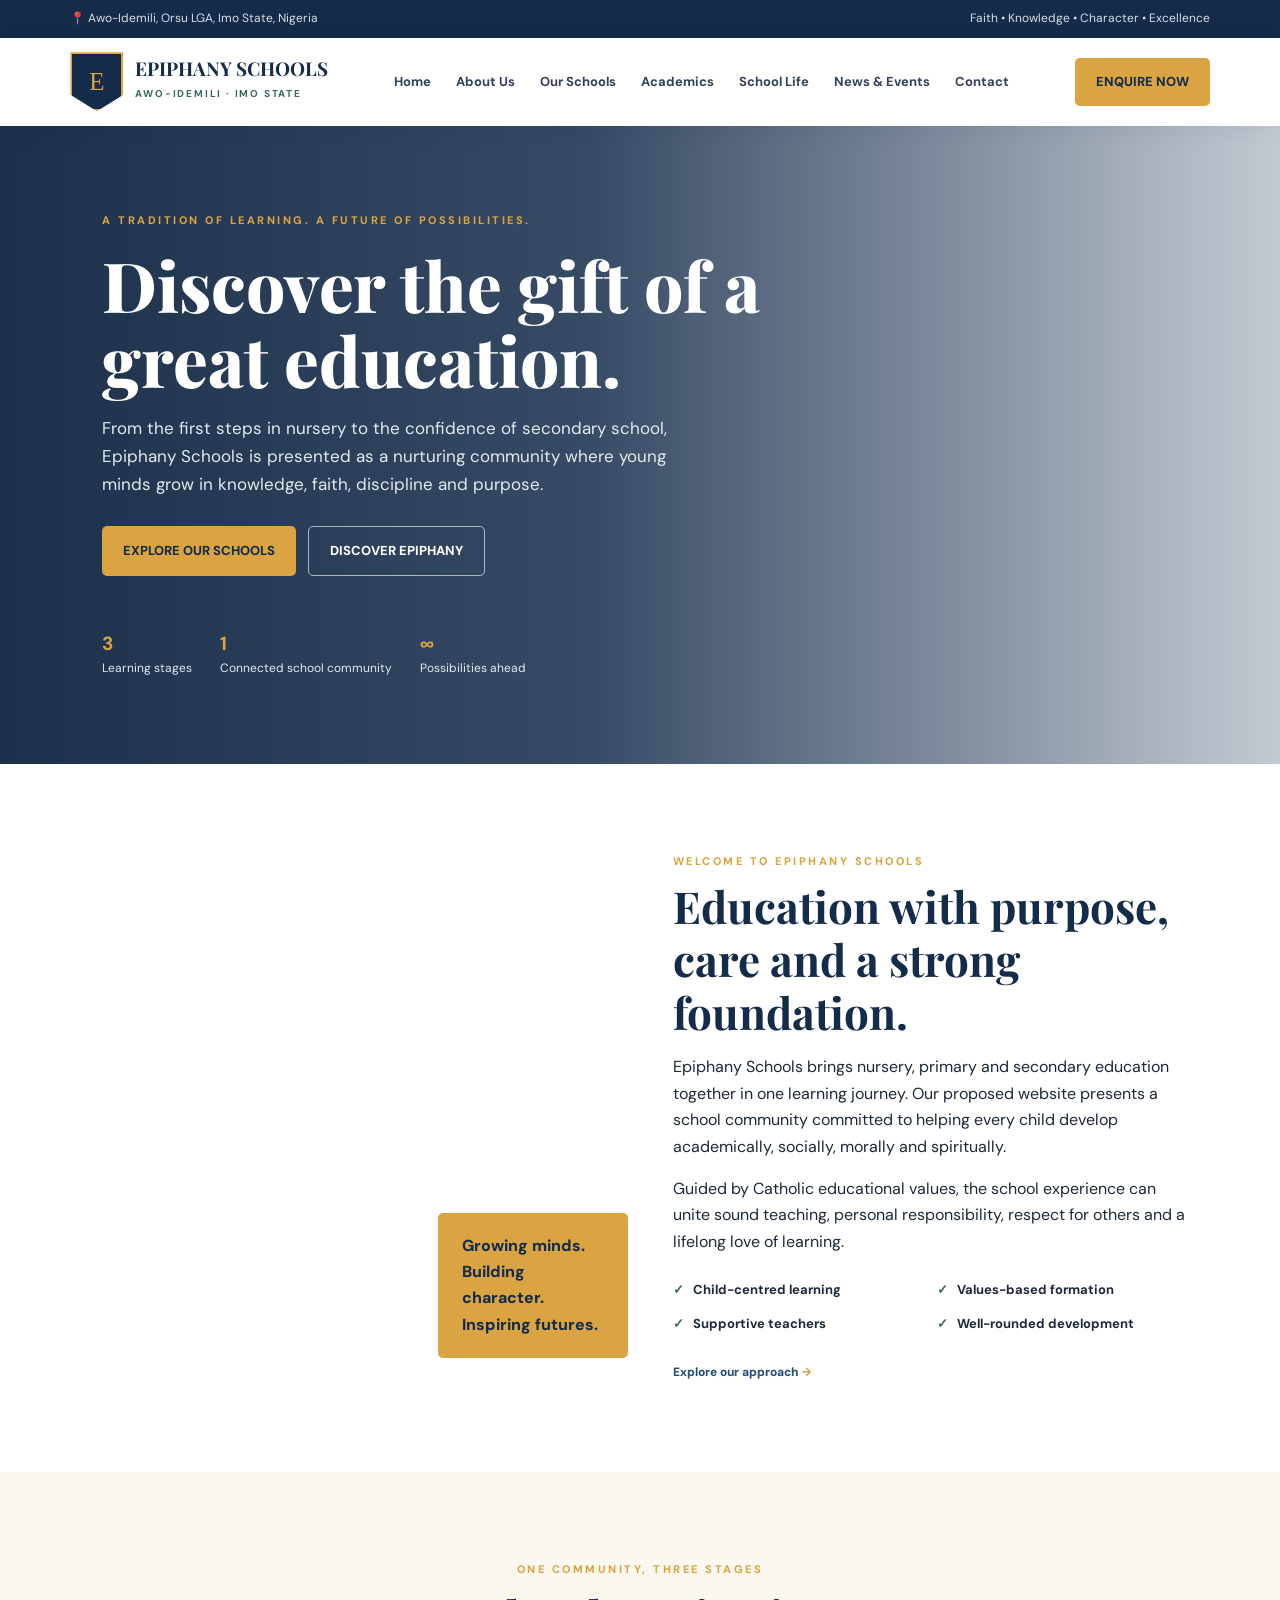
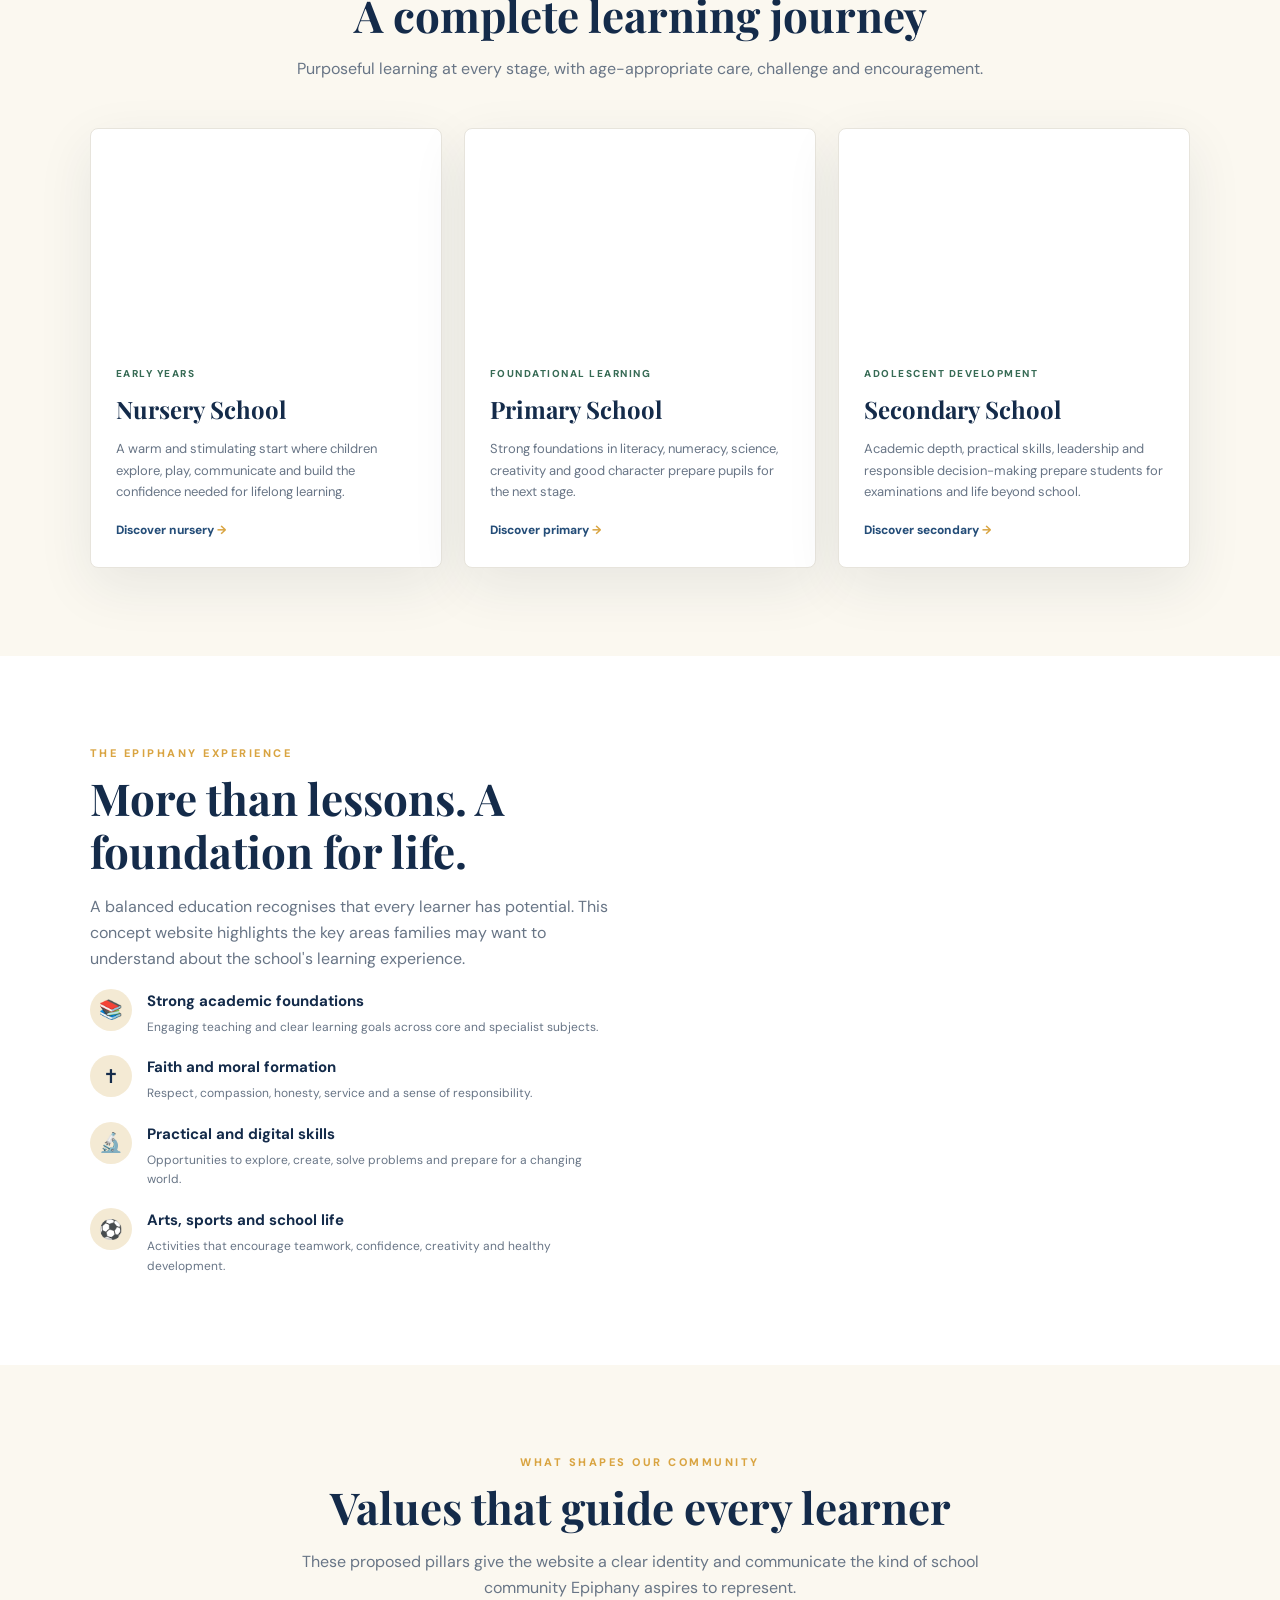
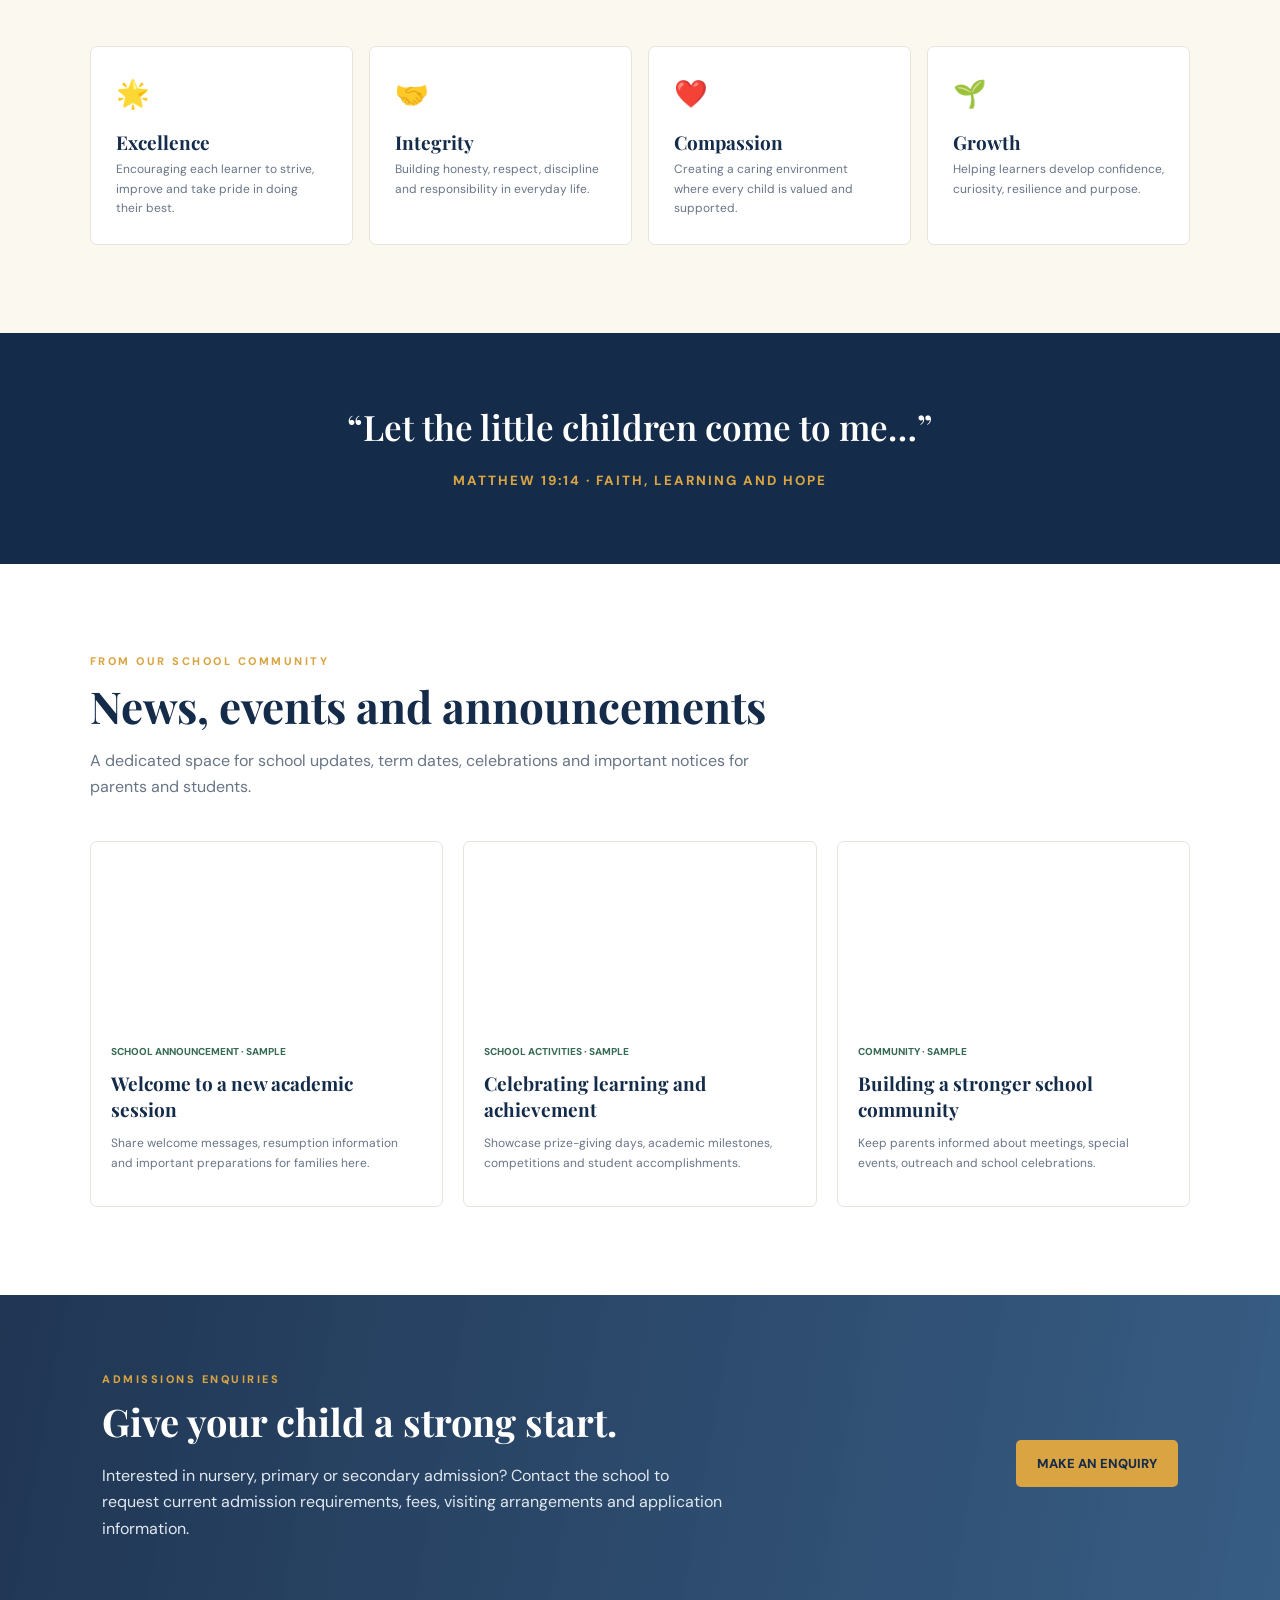
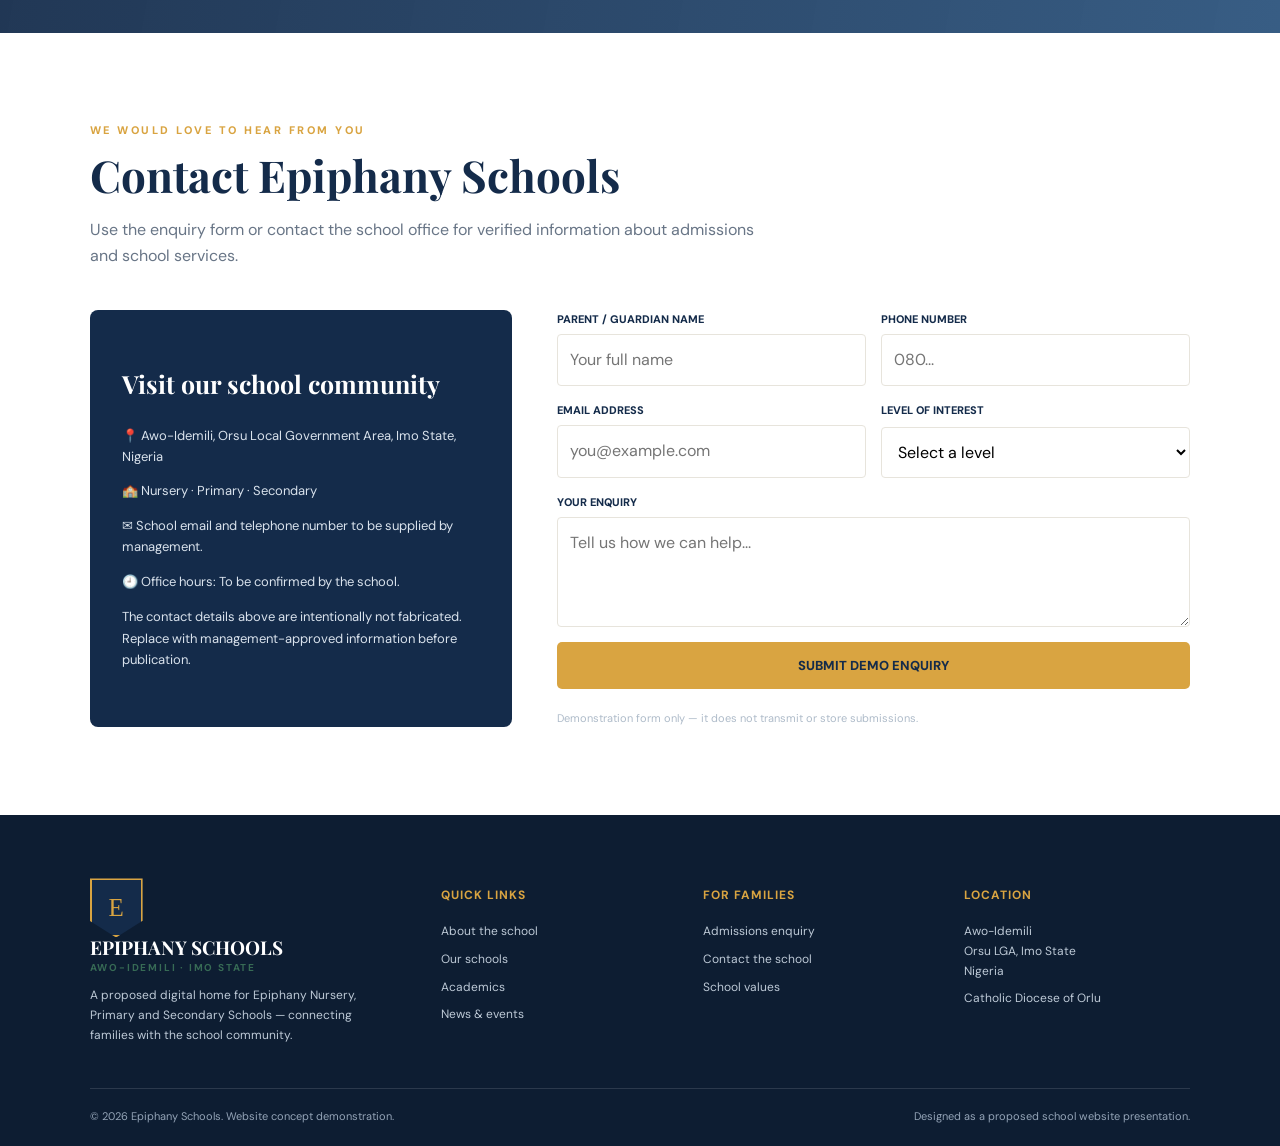
==== index.html @ 04be2f7b "Add files via upload" ====
<!DOCTYPE html>
<html lang="en">
<head>
<meta charset="UTF-8"><meta name="viewport" content="width=device-width, initial-scale=1.0">
<meta name="description" content="Epiphany Schools, Awo-Idemili — nurturing faith, knowledge, character and excellence from nursery to secondary.">
<title>Epiphany Schools | Awo-Idemili</title>
<link rel="preconnect" href="https://fonts.googleapis.com"><link rel="preconnect" href="https://fonts.gstatic.com" crossorigin>
<link href="https://fonts.googleapis.com/css2?family=DM+Sans:wght@400;500;600;700&family=Playfair+Display:wght@600;700;800&display=swap" rel="stylesheet">
<style>
:root{--navy:#142b4a;--blue:#244d78;--gold:#d9a441;--cream:#fbf8f0;--green:#376b55;--ink:#1c2938;--muted:#687586;--white:#fff;--line:#e7e4dc;--shadow:0 18px 55px #142b4a16}
*{box-sizing:border-box}html{scroll-behavior:smooth}body{margin:0;font-family:'DM Sans',sans-serif;color:var(--ink);background:#fff;line-height:1.65}a{text-decoration:none;color:inherit}button,input,select,textarea{font:inherit}.topbar{background:var(--navy);color:#e9eef5;padding:9px 5.5%;display:flex;justify-content:space-between;gap:18px;font-size:12px}.topbar span{opacity:.92}.nav{height:88px;padding:0 5.5%;display:flex;align-items:center;justify-content:space-between;background:white;position:sticky;top:0;z-index:10;box-shadow:0 4px 20px #152b4810}.brand{display:flex;align-items:center;gap:12px}.crest{width:53px;height:59px;background:var(--navy);clip-path:polygon(0 0,100% 0,100% 72%,50% 100%,0 72%);display:grid;place-items:center;color:var(--gold);font-family:Georgia;font-size:25px;border:2px solid var(--gold)}.brand strong{display:block;font-family:'Playfair Display';font-size:19px;color:var(--navy);line-height:1.1}.brand small{font-size:10px;letter-spacing:1.8px;color:var(--green);font-weight:700}.navlinks{display:flex;align-items:center;gap:25px;font-size:13px;font-weight:700;color:#314258}.navlinks a:hover{color:var(--gold)}.btn{display:inline-flex;align-items:center;justify-content:center;border:0;border-radius:5px;padding:13px 21px;background:var(--gold);color:var(--navy);font-weight:800;font-size:13px;cursor:pointer;transition:.2s}.btn:hover{transform:translateY(-2px);box-shadow:0 8px 20px #d9a44145}.btn.outline{background:transparent;border:1px solid #ffffff9c;color:white}.menu{display:none;background:none;border:0;font-size:25px;color:var(--navy)}
.hero{min-height:590px;display:flex;align-items:center;padding:85px 8%;color:white;position:relative;background:linear-gradient(90deg,#102541f2 0%,#142b4ad9 46%,#142b4a40 100%),url('https://images.unsplash.com/photo-1509062522246-3755977927d7?auto=format&fit=crop&w=2000&q=85') center/cover}.hero-inner{max-width:690px}.eyebrow{color:var(--gold);font-size:11px;font-weight:800;letter-spacing:2.5px;text-transform:uppercase}.hero h1{font:800 clamp(42px,5.4vw,70px)/1.08 'Playfair Display';margin:18px 0}.hero p{font-size:17px;color:#e4eaf1;max-width:570px;margin-bottom:28px}.hero-actions{display:flex;gap:12px;flex-wrap:wrap}.hero-note{margin-top:52px;display:flex;gap:28px;flex-wrap:wrap;color:#e4eaf1;font-size:12px}.hero-note b{color:var(--gold);font-size:19px;display:block}
.section{padding:88px 7%}.section.alt{background:var(--cream)}.section-head{max-width:690px;margin-bottom:40px}.section-head.center{text-align:center;margin:0 auto 45px}.section h2{font:700 clamp(30px,3.6vw,44px)/1.2 'Playfair Display';color:var(--navy);margin:10px 0 15px}.section-head p{color:var(--muted);margin:0}.welcome-grid{display:grid;grid-template-columns:1fr 1fr;gap:65px;align-items:center}.welcome-photo{min-height:440px;border-radius:8px;background:url('https://images.unsplash.com/photo-1503676260728-1c00da094a0b?auto=format&fit=crop&w=1000&q=85') center/cover;position:relative}.photo-tag{position:absolute;bottom:-20px;right:-20px;background:var(--gold);padding:20px 24px;color:var(--navy);font-weight:800;border-radius:5px;max-width:190px}.checks{display:grid;grid-template-columns:1fr 1fr;gap:12px;margin:24px 0}.checks span{font-weight:700;font-size:13px}.checks span:before{content:'✓';color:var(--green);font-weight:900;margin-right:9px}
.levels{display:grid;grid-template-columns:repeat(3,1fr);gap:22px}.level{background:#fff;border:1px solid var(--line);border-radius:8px;overflow:hidden;box-shadow:var(--shadow);transition:.25s}.level:hover{transform:translateY(-6px)}.level-img{height:205px;background-size:cover;background-position:center}.level-body{padding:25px}.level-body small{color:var(--green);font-weight:800;letter-spacing:1.5px;text-transform:uppercase;font-size:10px}.level h3{font:700 24px 'Playfair Display';color:var(--navy);margin:8px 0}.level p{color:var(--muted);font-size:13px}.text-link{font-size:12px;color:var(--blue);font-weight:800}.text-link:after{content:' →';color:var(--gold)}
.values{display:grid;grid-template-columns:repeat(4,1fr);gap:16px}.value{padding:25px;background:white;border:1px solid var(--line);border-radius:7px}.value .ico{font-size:27px}.value h3{font:700 19px 'Playfair Display';color:var(--navy);margin:12px 0 5px}.value p{font-size:12px;color:var(--muted);margin:0}
.feature-grid{display:grid;grid-template-columns:1fr 1fr;gap:45px;align-items:center}.feature-image{height:410px;border-radius:8px;background:url('https://images.unsplash.com/photo-1588072432836-e10032774350?auto=format&fit=crop&w=1000&q=85') center/cover}.feature-list{display:grid;gap:18px}.feature{display:flex;gap:15px}.feature-icon{width:42px;height:42px;flex:0 0 42px;border-radius:50%;background:#f4ead4;color:var(--navy);display:grid;place-items:center;font-size:19px}.feature h3{margin:0;color:var(--navy);font-size:15px}.feature p{margin:4px 0 0;color:var(--muted);font-size:12px}
.quote{background:var(--navy);color:white;padding:70px 8%;text-align:center}.quote blockquote{font:600 clamp(23px,3vw,35px)/1.35 'Playfair Display';max-width:900px;margin:0 auto 17px}.quote small{color:var(--gold);letter-spacing:2px;font-weight:800}
.news-grid{display:grid;grid-template-columns:repeat(3,1fr);gap:20px}.news{border:1px solid var(--line);border-radius:7px;overflow:hidden}.news-img{height:175px;background-size:cover;background-position:center}.news-body{padding:20px}.news-body small{color:var(--green);font-weight:800;font-size:10px;text-transform:uppercase}.news h3{font:700 19px 'Playfair Display';color:var(--navy);margin:7px 0}.news p{font-size:12px;color:var(--muted)}
.admissions{background:linear-gradient(100deg,#142b4af2,#244d78e8),url('https://images.unsplash.com/photo-1523050854058-8df90110c9f1?auto=format&fit=crop&w=1800&q=80') center/cover;color:white;padding:75px 8%;display:flex;align-items:center;justify-content:space-between;gap:30px}.admissions h2{font:700 38px 'Playfair Display';margin:8px 0}.admissions p{color:#e0e8f0;max-width:620px}
.contact-grid{display:grid;grid-template-columns:.8fr 1.2fr;gap:45px}.contact-card{background:var(--navy);color:white;padding:32px;border-radius:8px}.contact-card h3{font:700 25px 'Playfair Display'}.contact-card p{color:#d9e2ec;font-size:13px}.contact-form{display:grid;grid-template-columns:1fr 1fr;gap:15px}.field{display:grid;gap:6px}.field.full{grid-column:1/-1}.field label{font-size:11px;font-weight:800;color:var(--navy)}.field input,.field select,.field textarea{border:1px solid var(--line);border-radius:4px;padding:12px;background:#fff;outline:none}.field input:focus,.field textarea:focus,.field select:focus{border-color:var(--gold)}.field textarea{min-height:110px;resize:vertical}
footer{background:#0d1d32;color:#dbe3ec;padding:55px 7% 20px}.footer-grid{display:grid;grid-template-columns:1.4fr 1fr 1fr 1fr;gap:35px}.footer-grid h4{color:var(--gold);font-size:12px;letter-spacing:1px}.footer-grid p,.footer-grid a{font-size:12px;color:#bdc9d6;display:block;margin:8px 0}.copyright{border-top:1px solid #ffffff20;margin-top:35px;padding-top:18px;font-size:11px;color:#94a4b7;display:flex;justify-content:space-between;gap:10px}
.notice{font-size:11px;color:#aebbc9;margin-top:14px}.toast{position:fixed;bottom:22px;right:22px;background:var(--green);color:white;padding:14px 20px;border-radius:6px;box-shadow:var(--shadow);display:none;z-index:30;font-size:13px}
@media(max-width:900px){.navlinks{display:none;position:absolute;top:88px;left:0;right:0;background:white;padding:20px 7%;flex-direction:column;align-items:flex-start;box-shadow:var(--shadow)}.navlinks.show{display:flex}.menu{display:block}.nav>.btn{display:none}.welcome-grid,.feature-grid,.contact-grid{grid-template-columns:1fr}.levels{grid-template-columns:1fr 1fr}.values{grid-template-columns:1fr 1fr}.footer-grid{grid-template-columns:1fr 1fr}.welcome-photo{min-height:330px}.photo-tag{right:8px}.admissions{display:block}}
@media(max-width:600px){.topbar{justify-content:center;text-align:center}.topbar span:last-child{display:none}.nav{padding:0 5%;height:76px}.navlinks{top:76px}.brand strong{font-size:16px}.crest{width:45px;height:50px}.hero{min-height:590px;padding:70px 7%}.hero p{font-size:15px}.section{padding:65px 6%}.levels,.news-grid{grid-template-columns:1fr}.values{grid-template-columns:1fr 1fr}.checks{grid-template-columns:1fr}.contact-form{grid-template-columns:1fr}.field.full{grid-column:auto}.footer-grid{grid-template-columns:1fr 1fr}.copyright{display:block}.copyright span{display:block;margin:5px 0}}
</style>
</head>
<body>
<div class="topbar"><span>📍 Awo-Idemili, Orsu LGA, Imo State, Nigeria</span><span>Faith • Knowledge • Character • Excellence</span></div>
<nav class="nav">
<a class="brand" href="#home"><div class="crest">E</div><div><strong>EPIPHANY SCHOOLS</strong><small>AWO-IDEMILI · IMO STATE</small></div></a>
<div class="navlinks" id="navlinks"><a href="#home">Home</a><a href="#about">About Us</a><a href="#levels">Our Schools</a><a href="#learning">Academics</a><a href="#life">School Life</a><a href="#news">News & Events</a><a href="#contact">Contact</a></div>
<a class="btn" href="#admissions">ENQUIRE NOW</a><button class="menu" id="menu" aria-label="Open menu">☰</button>
</nav>
<main>
<section class="hero" id="home"><div class="hero-inner"><div class="eyebrow">A tradition of learning. A future of possibilities.</div><h1>Discover the gift of a great education.</h1><p>From the first steps in nursery to the confidence of secondary school, Epiphany Schools is presented as a nurturing community where young minds grow in knowledge, faith, discipline and purpose.</p><div class="hero-actions"><a class="btn" href="#levels">EXPLORE OUR SCHOOLS</a><a class="btn outline" href="#about">DISCOVER EPIPHANY</a></div><div class="hero-note"><span><b>3</b>Learning stages</span><span><b>1</b>Connected school community</span><span><b>∞</b>Possibilities ahead</span></div></div></section>
<section class="section" id="about"><div class="welcome-grid"><div class="welcome-photo"><div class="photo-tag">Growing minds. Building character. Inspiring futures.</div></div><div><div class="eyebrow">Welcome to Epiphany Schools</div><h2>Education with purpose, care and a strong foundation.</h2><p>Epiphany Schools brings nursery, primary and secondary education together in one learning journey. Our proposed website presents a school community committed to helping every child develop academically, socially, morally and spiritually.</p><p>Guided by Catholic educational values, the school experience can unite sound teaching, personal responsibility, respect for others and a lifelong love of learning.</p><div class="checks"><span>Child-centred learning</span><span>Values-based formation</span><span>Supportive teachers</span><span>Well-rounded development</span></div><a class="text-link" href="#learning">Explore our approach</a></div></div></section>
<section class="section alt" id="levels"><div class="section-head center"><div class="eyebrow">One community, three stages</div><h2>A complete learning journey</h2><p>Purposeful learning at every stage, with age-appropriate care, challenge and encouragement.</p></div><div class="levels">
<article class="level"><div class="level-img" style="background-image:url('https://images.unsplash.com/photo-1503454537195-1dcabb73ffb9?auto=format&fit=crop&w=900&q=80')"></div><div class="level-body"><small>Early years</small><h3>Nursery School</h3><p>A warm and stimulating start where children explore, play, communicate and build the confidence needed for lifelong learning.</p><a class="text-link" href="#admissions">Discover nursery</a></div></article>
<article class="level"><div class="level-img" style="background-image:url('https://images.unsplash.com/photo-1509062522246-3755977927d7?auto=format&fit=crop&w=900&q=80')"></div><div class="level-body"><small>Foundational learning</small><h3>Primary School</h3><p>Strong foundations in literacy, numeracy, science, creativity and good character prepare pupils for the next stage.</p><a class="text-link" href="#admissions">Discover primary</a></div></article>
<article class="level"><div class="level-img" style="background-image:url('https://images.unsplash.com/photo-1529390079861-591de354faf5?auto=format&fit=crop&w=900&q=80')"></div><div class="level-body"><small>Adolescent development</small><h3>Secondary School</h3><p>Academic depth, practical skills, leadership and responsible decision-making prepare students for examinations and life beyond school.</p><a class="text-link" href="#admissions">Discover secondary</a></div></article>
</div></section>
<section class="section" id="learning"><div class="feature-grid"><div><div class="eyebrow">The Epiphany experience</div><h2>More than lessons. A foundation for life.</h2><p style="color:var(--muted)">A balanced education recognises that every learner has potential. This concept website highlights the key areas families may want to understand about the school's learning experience.</p><div class="feature-list">
<div class="feature"><div class="feature-icon">📚</div><div><h3>Strong academic foundations</h3><p>Engaging teaching and clear learning goals across core and specialist subjects.</p></div></div>
<div class="feature"><div class="feature-icon">✝</div><div><h3>Faith and moral formation</h3><p>Respect, compassion, honesty, service and a sense of responsibility.</p></div></div>
<div class="feature"><div class="feature-icon">🔬</div><div><h3>Practical and digital skills</h3><p>Opportunities to explore, create, solve problems and prepare for a changing world.</p></div></div>
<div class="feature"><div class="feature-icon">⚽</div><div><h3>Arts, sports and school life</h3><p>Activities that encourage teamwork, confidence, creativity and healthy development.</p></div></div>
</div></div><div class="feature-image"></div></div></section>
<section class="section alt" id="life"><div class="section-head center"><div class="eyebrow">What shapes our community</div><h2>Values that guide every learner</h2><p>These proposed pillars give the website a clear identity and communicate the kind of school community Epiphany aspires to represent.</p></div><div class="values">
<div class="value"><div class="ico">🌟</div><h3>Excellence</h3><p>Encouraging each learner to strive, improve and take pride in doing their best.</p></div>
<div class="value"><div class="ico">🤝</div><h3>Integrity</h3><p>Building honesty, respect, discipline and responsibility in everyday life.</p></div>
<div class="value"><div class="ico">❤️</div><h3>Compassion</h3><p>Creating a caring environment where every child is valued and supported.</p></div>
<div class="value"><div class="ico">🌱</div><h3>Growth</h3><p>Helping learners develop confidence, curiosity, resilience and purpose.</p></div>
</div></section>
<section class="quote"><blockquote>“Let the little children come to me…”</blockquote><small>MATTHEW 19:14 · FAITH, LEARNING AND HOPE</small></section>
<section class="section" id="news"><div class="section-head"><div class="eyebrow">From our school community</div><h2>News, events and announcements</h2><p>A dedicated space for school updates, term dates, celebrations and important notices for parents and students.</p></div><div class="news-grid">
<article class="news"><div class="news-img" style="background-image:url('https://images.unsplash.com/photo-1509062522246-3755977927d7?auto=format&fit=crop&w=800&q=80')"></div><div class="news-body"><small>School announcement · Sample</small><h3>Welcome to a new academic session</h3><p>Share welcome messages, resumption information and important preparations for families here.</p></div></article>
<article class="news"><div class="news-img" style="background-image:url('https://images.unsplash.com/photo-1529390079861-591de354faf5?auto=format&fit=crop&w=800&q=80')"></div><div class="news-body"><small>School activities · Sample</small><h3>Celebrating learning and achievement</h3><p>Showcase prize-giving days, academic milestones, competitions and student accomplishments.</p></div></article>
<article class="news"><div class="news-img" style="background-image:url('https://images.unsplash.com/photo-1523050854058-8df90110c9f1?auto=format&fit=crop&w=800&q=80')"></div><div class="news-body"><small>Community · Sample</small><h3>Building a stronger school community</h3><p>Keep parents informed about meetings, special events, outreach and school celebrations.</p></div></article>
</div></section>
<section class="admissions" id="admissions"><div><div class="eyebrow">Admissions enquiries</div><h2>Give your child a strong start.</h2><p>Interested in nursery, primary or secondary admission? Contact the school to request current admission requirements, fees, visiting arrangements and application information.</p></div><a class="btn" href="#contact">MAKE AN ENQUIRY</a></section>
<section class="section" id="contact"><div class="section-head"><div class="eyebrow">We would love to hear from you</div><h2>Contact Epiphany Schools</h2><p>Use the enquiry form or contact the school office for verified information about admissions and school services.</p></div><div class="contact-grid"><div class="contact-card"><h3>Visit our school community</h3><p>📍 Awo-Idemili, Orsu Local Government Area, Imo State, Nigeria</p><p>🏫 Nursery · Primary · Secondary</p><p>✉ School email and telephone number to be supplied by management.</p><p>🕘 Office hours: To be confirmed by the school.</p><p class="notice">The contact details above are intentionally not fabricated. Replace with management-approved information before publication.</p></div>
<form class="contact-form" id="enquiry"><div class="field"><label for="name">PARENT / GUARDIAN NAME</label><input id="name" required placeholder="Your full name"></div><div class="field"><label for="phone">PHONE NUMBER</label><input id="phone" required placeholder="080..."></div><div class="field"><label for="email">EMAIL ADDRESS</label><input id="email" type="email" placeholder="you@example.com"></div><div class="field"><label for="level">LEVEL OF INTEREST</label><select id="level" required><option value="">Select a level</option><option>Nursery</option><option>Primary</option><option>Secondary</option></select></div><div class="field full"><label for="message">YOUR ENQUIRY</label><textarea id="message" required placeholder="Tell us how we can help..."></textarea></div><div class="field full"><button class="btn" type="submit">SUBMIT DEMO ENQUIRY</button><small class="notice">Demonstration form only — it does not transmit or store submissions.</small></div></form></div></section>
</main>
<footer><div class="footer-grid"><div><a class="brand" href="#home"><div class="crest">E</div><div><strong style="color:white">EPIPHANY SCHOOLS</strong><small>AWO-IDEMILI · IMO STATE</small></div></a><p style="max-width:280px">A proposed digital home for Epiphany Nursery, Primary and Secondary Schools — connecting families with the school community.</p></div><div><h4>QUICK LINKS</h4><a href="#about">About the school</a><a href="#levels">Our schools</a><a href="#learning">Academics</a><a href="#news">News & events</a></div><div><h4>FOR FAMILIES</h4><a href="#admissions">Admissions enquiry</a><a href="#contact">Contact the school</a><a href="#life">School values</a></div><div><h4>LOCATION</h4><p>Awo-Idemili<br>Orsu LGA, Imo State<br>Nigeria</p><a href="https://orludiocese.org/schools/" target="_blank" rel="noopener">Catholic Diocese of Orlu</a></div></div><div class="copyright"><span>© <span id="year"></span> Epiphany Schools. Website concept demonstration.</span><span>Designed as a proposed school website presentation.</span></div></footer>
<div class="toast" id="toast">Thank you. This is a demonstration form; no message was sent.</div>
<script>
const menu=document.getElementById('menu'),links=document.getElementById('navlinks');
menu.addEventListener('click',()=>links.classList.toggle('show'));
links.querySelectorAll('a').forEach(a=>a.addEventListener('click',()=>links.classList.remove('show')));
document.getElementById('year').textContent=new Date().getFullYear();
document.getElementById('enquiry').addEventListener('submit',e=>{e.preventDefault();const t=document.getElementById('toast');t.style.display='block';setTimeout(()=>t.style.display='none',4500);e.target.reset();});
</script>
</body></html>
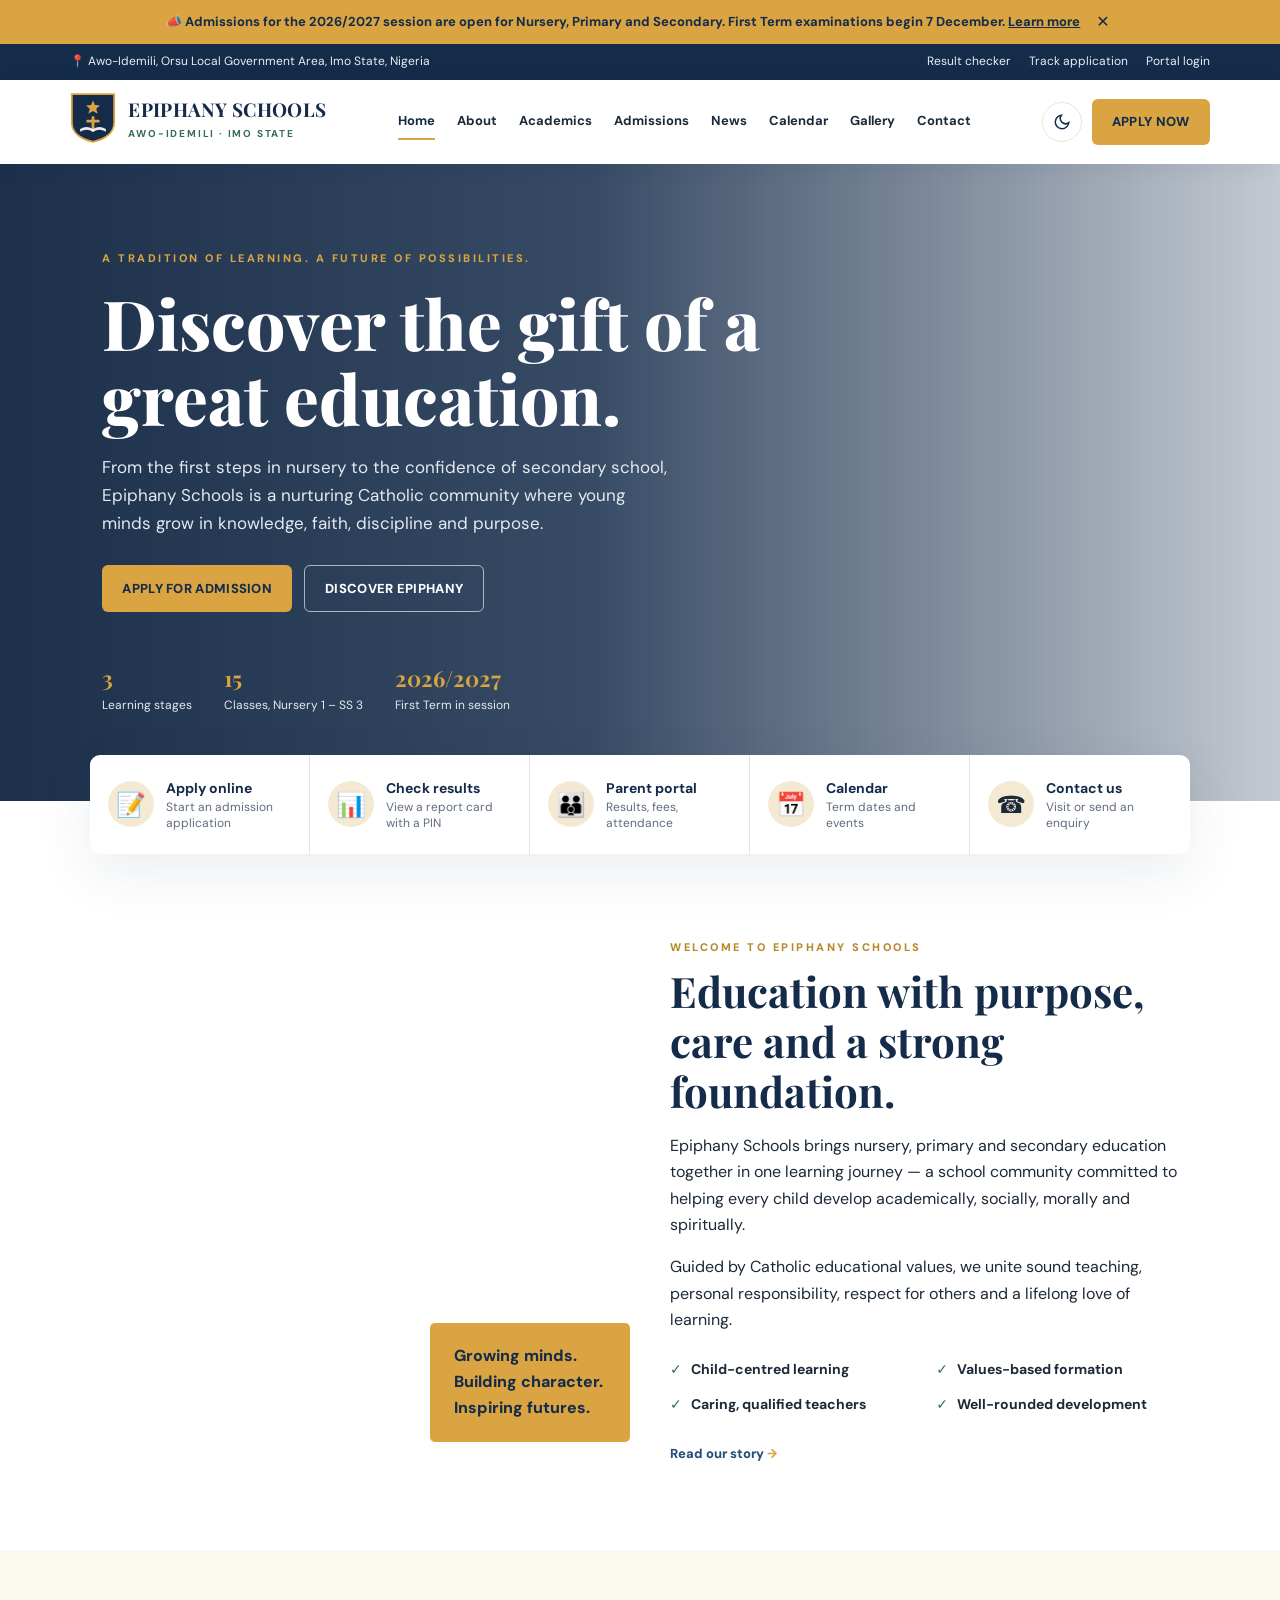
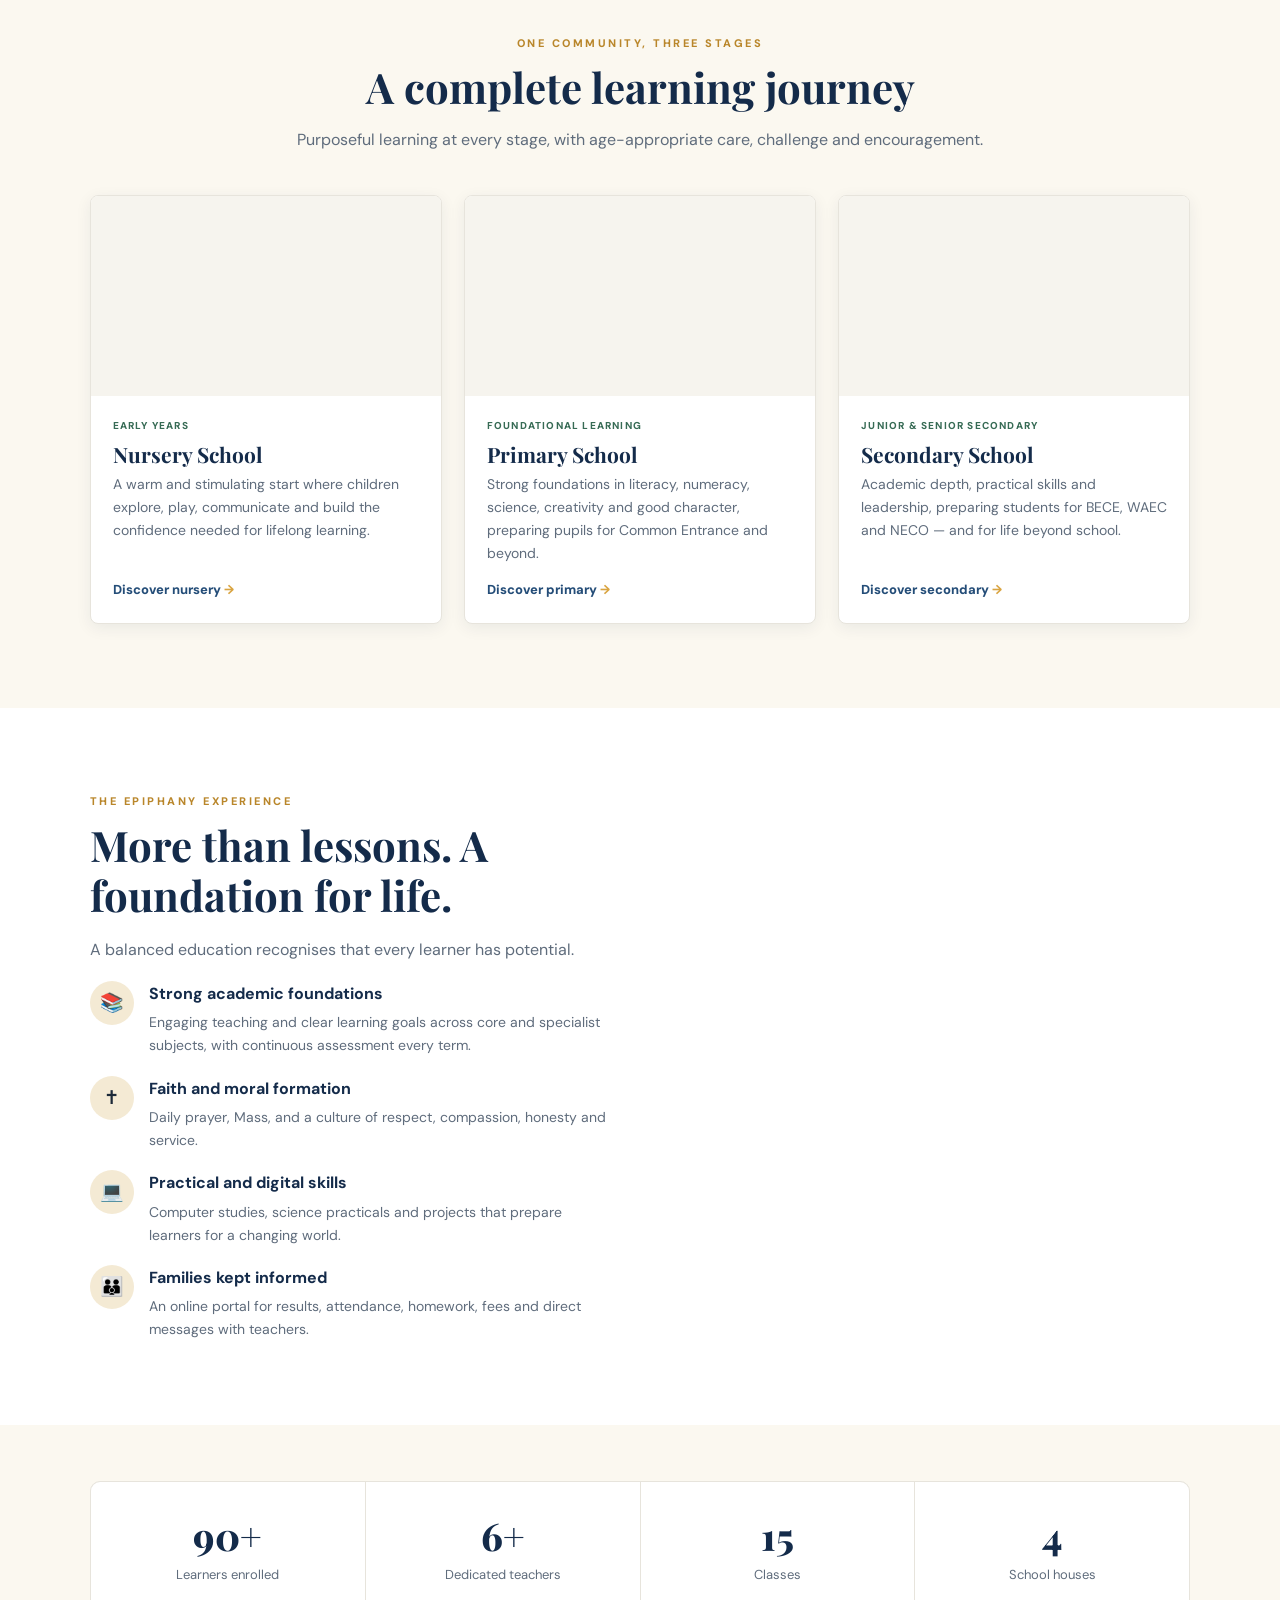
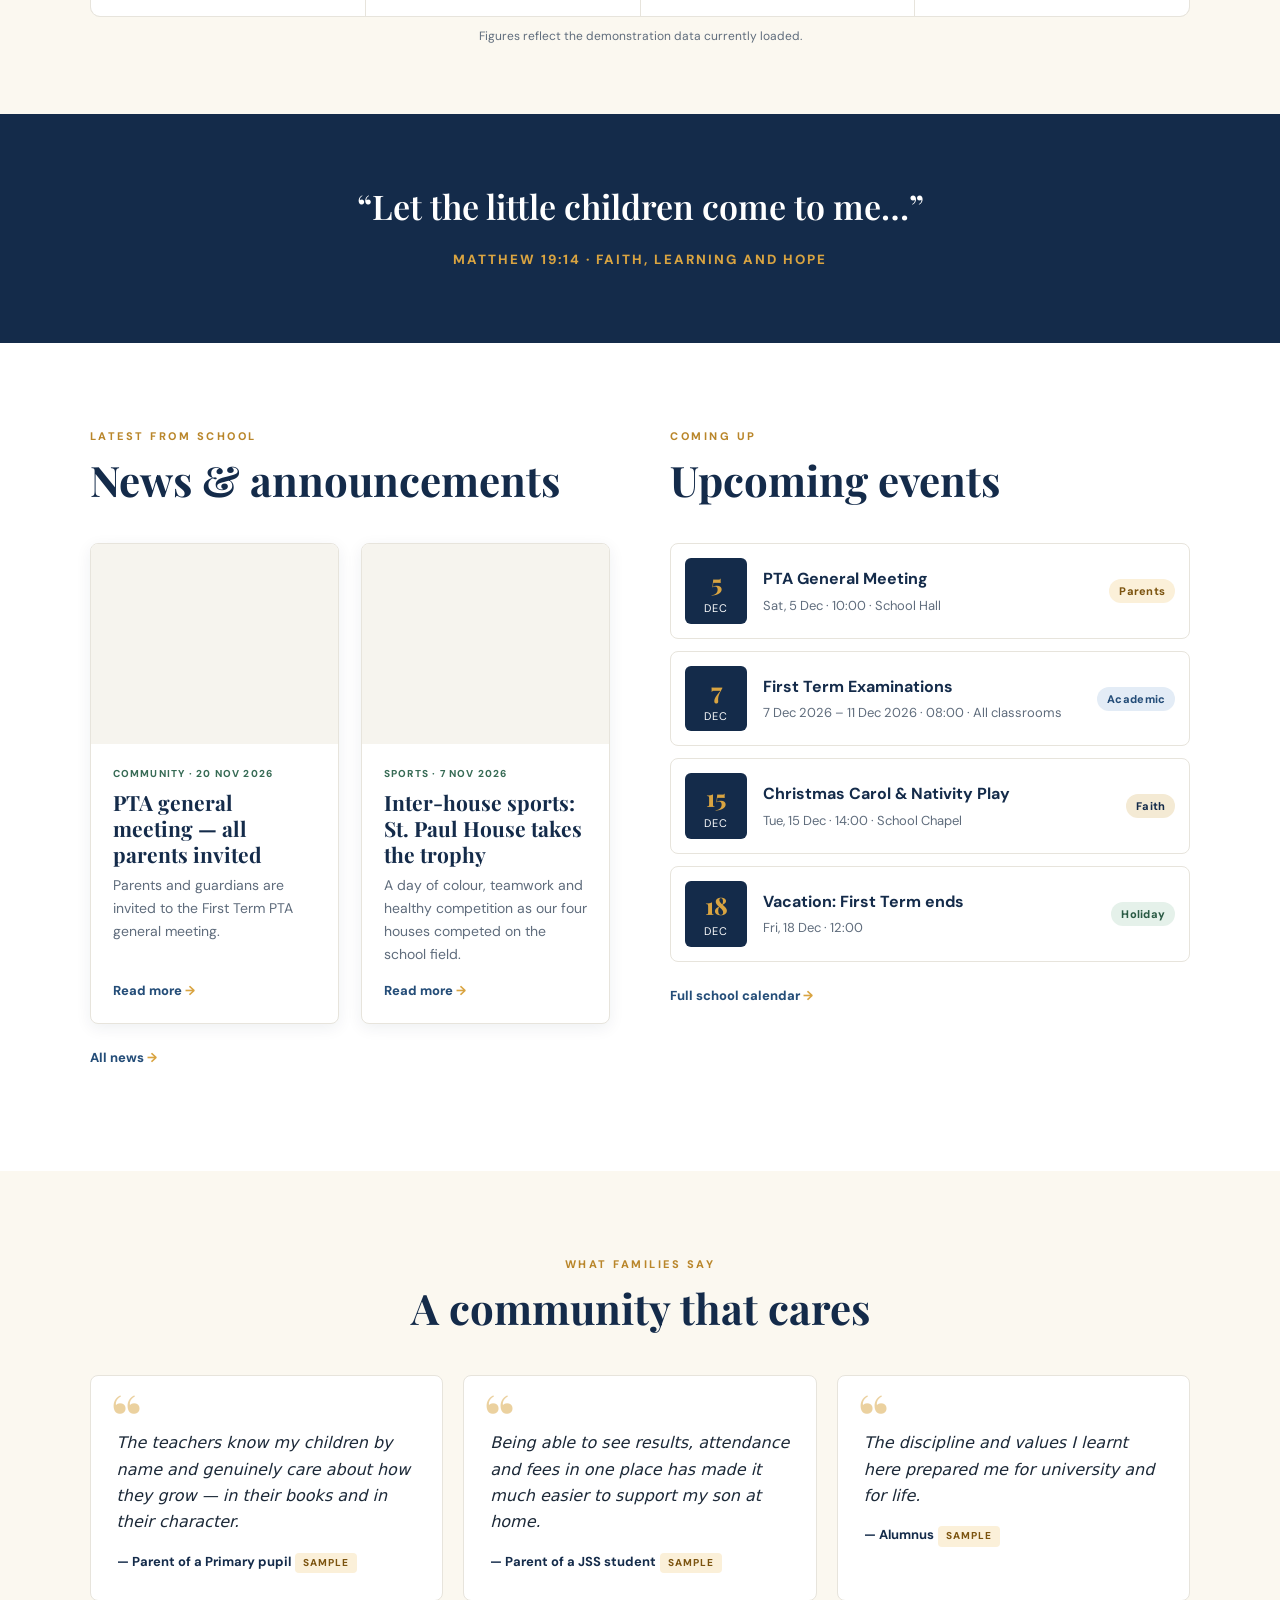
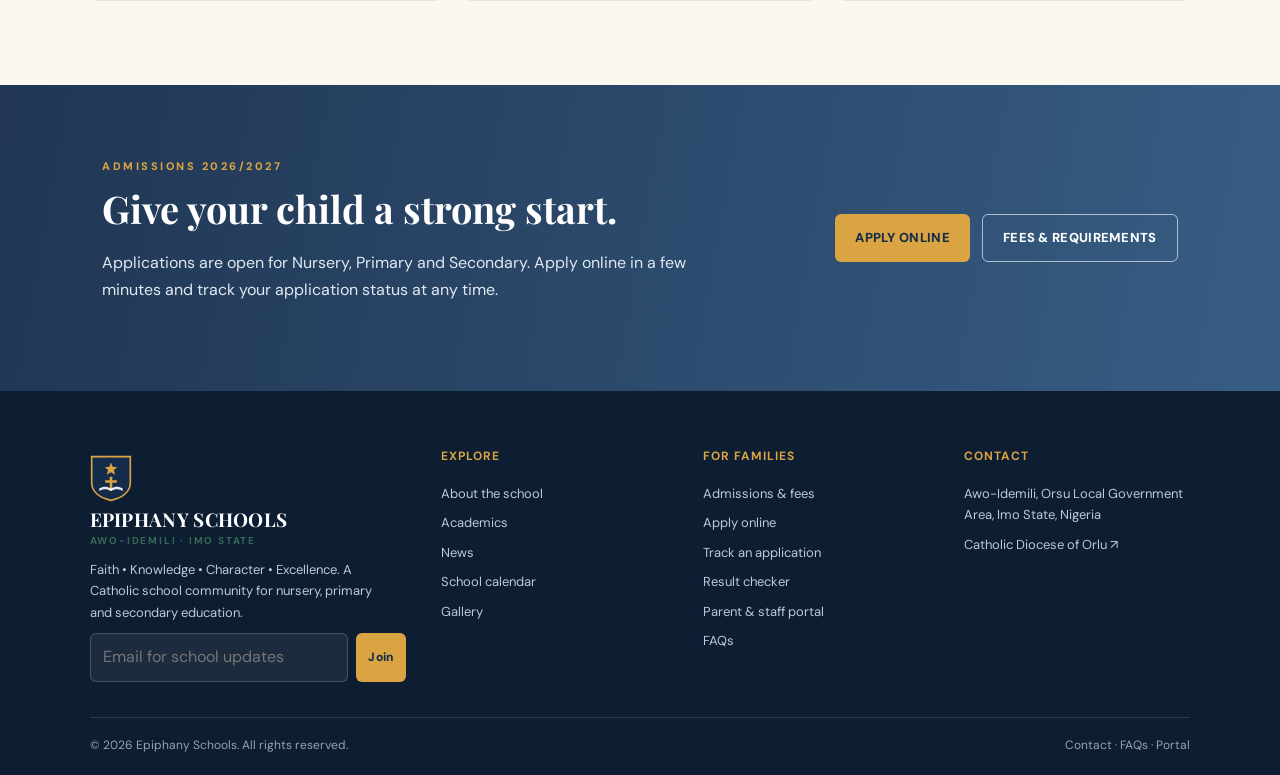
==== commit 09c10661: "Turn the demo page into a full school website and portal Public website (index.html): multi-page sit" ====
--- a/index.html
+++ b/index.html
@@ -1,73 +1,44 @@
 <!DOCTYPE html>
 <html lang="en">
 <head>
-<meta charset="UTF-8"><meta name="viewport" content="width=device-width, initial-scale=1.0">
-<meta name="description" content="Epiphany Schools, Awo-Idemili — nurturing faith, knowledge, character and excellence from nursery to secondary.">
+<meta charset="UTF-8">
+<meta name="viewport" content="width=device-width, initial-scale=1.0">
+<meta name="description" content="Epiphany Schools, Awo-Idemili — nurturing faith, knowledge, character and excellence from nursery to secondary. Admissions, news, calendar, results and parent portal.">
+<meta name="theme-color" content="#142b4a">
+<meta property="og:title" content="Epiphany Schools · Awo-Idemili">
+<meta property="og:description" content="Nursery · Primary · Secondary. Faith • Knowledge • Character • Excellence.">
+<meta property="og:image" content="https://images.unsplash.com/photo-1509062522246-3755977927d7?auto=format&fit=crop&w=1200&q=80">
 <title>Epiphany Schools | Awo-Idemili</title>
+<link rel="icon" href="assets/img/crest.svg" type="image/svg+xml">
+<link rel="manifest" href="manifest.webmanifest">
 <link rel="preconnect" href="https://fonts.googleapis.com"><link rel="preconnect" href="https://fonts.gstatic.com" crossorigin>
 <link href="https://fonts.googleapis.com/css2?family=DM+Sans:wght@400;500;600;700&family=Playfair+Display:wght@600;700;800&display=swap" rel="stylesheet">
-<style>
-:root{--navy:#142b4a;--blue:#244d78;--gold:#d9a441;--cream:#fbf8f0;--green:#376b55;--ink:#1c2938;--muted:#687586;--white:#fff;--line:#e7e4dc;--shadow:0 18px 55px #142b4a16}
-*{box-sizing:border-box}html{scroll-behavior:smooth}body{margin:0;font-family:'DM Sans',sans-serif;color:var(--ink);background:#fff;line-height:1.65}a{text-decoration:none;color:inherit}button,input,select,textarea{font:inherit}.topbar{background:var(--navy);color:#e9eef5;padding:9px 5.5%;display:flex;justify-content:space-between;gap:18px;font-size:12px}.topbar span{opacity:.92}.nav{height:88px;padding:0 5.5%;display:flex;align-items:center;justify-content:space-between;background:white;position:sticky;top:0;z-index:10;box-shadow:0 4px 20px #152b4810}.brand{display:flex;align-items:center;gap:12px}.crest{width:53px;height:59px;background:var(--navy);clip-path:polygon(0 0,100% 0,100% 72%,50% 100%,0 72%);display:grid;place-items:center;color:var(--gold);font-family:Georgia;font-size:25px;border:2px solid var(--gold)}.brand strong{display:block;font-family:'Playfair Display';font-size:19px;color:var(--navy);line-height:1.1}.brand small{font-size:10px;letter-spacing:1.8px;color:var(--green);font-weight:700}.navlinks{display:flex;align-items:center;gap:25px;font-size:13px;font-weight:700;color:#314258}.navlinks a:hover{color:var(--gold)}.btn{display:inline-flex;align-items:center;justify-content:center;border:0;border-radius:5px;padding:13px 21px;background:var(--gold);color:var(--navy);font-weight:800;font-size:13px;cursor:pointer;transition:.2s}.btn:hover{transform:translateY(-2px);box-shadow:0 8px 20px #d9a44145}.btn.outline{background:transparent;border:1px solid #ffffff9c;color:white}.menu{display:none;background:none;border:0;font-size:25px;color:var(--navy)}
-.hero{min-height:590px;display:flex;align-items:center;padding:85px 8%;color:white;position:relative;background:linear-gradient(90deg,#102541f2 0%,#142b4ad9 46%,#142b4a40 100%),url('https://images.unsplash.com/photo-1509062522246-3755977927d7?auto=format&fit=crop&w=2000&q=85') center/cover}.hero-inner{max-width:690px}.eyebrow{color:var(--gold);font-size:11px;font-weight:800;letter-spacing:2.5px;text-transform:uppercase}.hero h1{font:800 clamp(42px,5.4vw,70px)/1.08 'Playfair Display';margin:18px 0}.hero p{font-size:17px;color:#e4eaf1;max-width:570px;margin-bottom:28px}.hero-actions{display:flex;gap:12px;flex-wrap:wrap}.hero-note{margin-top:52px;display:flex;gap:28px;flex-wrap:wrap;color:#e4eaf1;font-size:12px}.hero-note b{color:var(--gold);font-size:19px;display:block}
-.section{padding:88px 7%}.section.alt{background:var(--cream)}.section-head{max-width:690px;margin-bottom:40px}.section-head.center{text-align:center;margin:0 auto 45px}.section h2{font:700 clamp(30px,3.6vw,44px)/1.2 'Playfair Display';color:var(--navy);margin:10px 0 15px}.section-head p{color:var(--muted);margin:0}.welcome-grid{display:grid;grid-template-columns:1fr 1fr;gap:65px;align-items:center}.welcome-photo{min-height:440px;border-radius:8px;background:url('https://images.unsplash.com/photo-1503676260728-1c00da094a0b?auto=format&fit=crop&w=1000&q=85') center/cover;position:relative}.photo-tag{position:absolute;bottom:-20px;right:-20px;background:var(--gold);padding:20px 24px;color:var(--navy);font-weight:800;border-radius:5px;max-width:190px}.checks{display:grid;grid-template-columns:1fr 1fr;gap:12px;margin:24px 0}.checks span{font-weight:700;font-size:13px}.checks span:before{content:'✓';color:var(--green);font-weight:900;margin-right:9px}
-.levels{display:grid;grid-template-columns:repeat(3,1fr);gap:22px}.level{background:#fff;border:1px solid var(--line);border-radius:8px;overflow:hidden;box-shadow:var(--shadow);transition:.25s}.level:hover{transform:translateY(-6px)}.level-img{height:205px;background-size:cover;background-position:center}.level-body{padding:25px}.level-body small{color:var(--green);font-weight:800;letter-spacing:1.5px;text-transform:uppercase;font-size:10px}.level h3{font:700 24px 'Playfair Display';color:var(--navy);margin:8px 0}.level p{color:var(--muted);font-size:13px}.text-link{font-size:12px;color:var(--blue);font-weight:800}.text-link:after{content:' →';color:var(--gold)}
-.values{display:grid;grid-template-columns:repeat(4,1fr);gap:16px}.value{padding:25px;background:white;border:1px solid var(--line);border-radius:7px}.value .ico{font-size:27px}.value h3{font:700 19px 'Playfair Display';color:var(--navy);margin:12px 0 5px}.value p{font-size:12px;color:var(--muted);margin:0}
-.feature-grid{display:grid;grid-template-columns:1fr 1fr;gap:45px;align-items:center}.feature-image{height:410px;border-radius:8px;background:url('https://images.unsplash.com/photo-1588072432836-e10032774350?auto=format&fit=crop&w=1000&q=85') center/cover}.feature-list{display:grid;gap:18px}.feature{display:flex;gap:15px}.feature-icon{width:42px;height:42px;flex:0 0 42px;border-radius:50%;background:#f4ead4;color:var(--navy);display:grid;place-items:center;font-size:19px}.feature h3{margin:0;color:var(--navy);font-size:15px}.feature p{margin:4px 0 0;color:var(--muted);font-size:12px}
-.quote{background:var(--navy);color:white;padding:70px 8%;text-align:center}.quote blockquote{font:600 clamp(23px,3vw,35px)/1.35 'Playfair Display';max-width:900px;margin:0 auto 17px}.quote small{color:var(--gold);letter-spacing:2px;font-weight:800}
-.news-grid{display:grid;grid-template-columns:repeat(3,1fr);gap:20px}.news{border:1px solid var(--line);border-radius:7px;overflow:hidden}.news-img{height:175px;background-size:cover;background-position:center}.news-body{padding:20px}.news-body small{color:var(--green);font-weight:800;font-size:10px;text-transform:uppercase}.news h3{font:700 19px 'Playfair Display';color:var(--navy);margin:7px 0}.news p{font-size:12px;color:var(--muted)}
-.admissions{background:linear-gradient(100deg,#142b4af2,#244d78e8),url('https://images.unsplash.com/photo-1523050854058-8df90110c9f1?auto=format&fit=crop&w=1800&q=80') center/cover;color:white;padding:75px 8%;display:flex;align-items:center;justify-content:space-between;gap:30px}.admissions h2{font:700 38px 'Playfair Display';margin:8px 0}.admissions p{color:#e0e8f0;max-width:620px}
-.contact-grid{display:grid;grid-template-columns:.8fr 1.2fr;gap:45px}.contact-card{background:var(--navy);color:white;padding:32px;border-radius:8px}.contact-card h3{font:700 25px 'Playfair Display'}.contact-card p{color:#d9e2ec;font-size:13px}.contact-form{display:grid;grid-template-columns:1fr 1fr;gap:15px}.field{display:grid;gap:6px}.field.full{grid-column:1/-1}.field label{font-size:11px;font-weight:800;color:var(--navy)}.field input,.field select,.field textarea{border:1px solid var(--line);border-radius:4px;padding:12px;background:#fff;outline:none}.field input:focus,.field textarea:focus,.field select:focus{border-color:var(--gold)}.field textarea{min-height:110px;resize:vertical}
-footer{background:#0d1d32;color:#dbe3ec;padding:55px 7% 20px}.footer-grid{display:grid;grid-template-columns:1.4fr 1fr 1fr 1fr;gap:35px}.footer-grid h4{color:var(--gold);font-size:12px;letter-spacing:1px}.footer-grid p,.footer-grid a{font-size:12px;color:#bdc9d6;display:block;margin:8px 0}.copyright{border-top:1px solid #ffffff20;margin-top:35px;padding-top:18px;font-size:11px;color:#94a4b7;display:flex;justify-content:space-between;gap:10px}
-.notice{font-size:11px;color:#aebbc9;margin-top:14px}.toast{position:fixed;bottom:22px;right:22px;background:var(--green);color:white;padding:14px 20px;border-radius:6px;box-shadow:var(--shadow);display:none;z-index:30;font-size:13px}
-@media(max-width:900px){.navlinks{display:none;position:absolute;top:88px;left:0;right:0;background:white;padding:20px 7%;flex-direction:column;align-items:flex-start;box-shadow:var(--shadow)}.navlinks.show{display:flex}.menu{display:block}.nav>.btn{display:none}.welcome-grid,.feature-grid,.contact-grid{grid-template-columns:1fr}.levels{grid-template-columns:1fr 1fr}.values{grid-template-columns:1fr 1fr}.footer-grid{grid-template-columns:1fr 1fr}.welcome-photo{min-height:330px}.photo-tag{right:8px}.admissions{display:block}}
-@media(max-width:600px){.topbar{justify-content:center;text-align:center}.topbar span:last-child{display:none}.nav{padding:0 5%;height:76px}.navlinks{top:76px}.brand strong{font-size:16px}.crest{width:45px;height:50px}.hero{min-height:590px;padding:70px 7%}.hero p{font-size:15px}.section{padding:65px 6%}.levels,.news-grid{grid-template-columns:1fr}.values{grid-template-columns:1fr 1fr}.checks{grid-template-columns:1fr}.contact-form{grid-template-columns:1fr}.field.full{grid-column:auto}.footer-grid{grid-template-columns:1fr 1fr}.copyright{display:block}.copyright span{display:block;margin:5px 0}}
-</style>
+<link rel="stylesheet" href="assets/css/base.css">
+<link rel="stylesheet" href="assets/css/site.css">
 </head>
-<body>
-<div class="topbar"><span>📍 Awo-Idemili, Orsu LGA, Imo State, Nigeria</span><span>Faith • Knowledge • Character • Excellence</span></div>
-<nav class="nav">
-<a class="brand" href="#home"><div class="crest">E</div><div><strong>EPIPHANY SCHOOLS</strong><small>AWO-IDEMILI · IMO STATE</small></div></a>
-<div class="navlinks" id="navlinks"><a href="#home">Home</a><a href="#about">About Us</a><a href="#levels">Our Schools</a><a href="#learning">Academics</a><a href="#life">School Life</a><a href="#news">News & Events</a><a href="#contact">Contact</a></div>
-<a class="btn" href="#admissions">ENQUIRE NOW</a><button class="menu" id="menu" aria-label="Open menu">☰</button>
-</nav>
-<main>
-<section class="hero" id="home"><div class="hero-inner"><div class="eyebrow">A tradition of learning. A future of possibilities.</div><h1>Discover the gift of a great education.</h1><p>From the first steps in nursery to the confidence of secondary school, Epiphany Schools is presented as a nurturing community where young minds grow in knowledge, faith, discipline and purpose.</p><div class="hero-actions"><a class="btn" href="#levels">EXPLORE OUR SCHOOLS</a><a class="btn outline" href="#about">DISCOVER EPIPHANY</a></div><div class="hero-note"><span><b>3</b>Learning stages</span><span><b>1</b>Connected school community</span><span><b>∞</b>Possibilities ahead</span></div></div></section>
-<section class="section" id="about"><div class="welcome-grid"><div class="welcome-photo"><div class="photo-tag">Growing minds. Building character. Inspiring futures.</div></div><div><div class="eyebrow">Welcome to Epiphany Schools</div><h2>Education with purpose, care and a strong foundation.</h2><p>Epiphany Schools brings nursery, primary and secondary education together in one learning journey. Our proposed website presents a school community committed to helping every child develop academically, socially, morally and spiritually.</p><p>Guided by Catholic educational values, the school experience can unite sound teaching, personal responsibility, respect for others and a lifelong love of learning.</p><div class="checks"><span>Child-centred learning</span><span>Values-based formation</span><span>Supportive teachers</span><span>Well-rounded development</span></div><a class="text-link" href="#learning">Explore our approach</a></div></div></section>
-<section class="section alt" id="levels"><div class="section-head center"><div class="eyebrow">One community, three stages</div><h2>A complete learning journey</h2><p>Purposeful learning at every stage, with age-appropriate care, challenge and encouragement.</p></div><div class="levels">
-<article class="level"><div class="level-img" style="background-image:url('https://images.unsplash.com/photo-1503454537195-1dcabb73ffb9?auto=format&fit=crop&w=900&q=80')"></div><div class="level-body"><small>Early years</small><h3>Nursery School</h3><p>A warm and stimulating start where children explore, play, communicate and build the confidence needed for lifelong learning.</p><a class="text-link" href="#admissions">Discover nursery</a></div></article>
-<article class="level"><div class="level-img" style="background-image:url('https://images.unsplash.com/photo-1509062522246-3755977927d7?auto=format&fit=crop&w=900&q=80')"></div><div class="level-body"><small>Foundational learning</small><h3>Primary School</h3><p>Strong foundations in literacy, numeracy, science, creativity and good character prepare pupils for the next stage.</p><a class="text-link" href="#admissions">Discover primary</a></div></article>
-<article class="level"><div class="level-img" style="background-image:url('https://images.unsplash.com/photo-1529390079861-591de354faf5?auto=format&fit=crop&w=900&q=80')"></div><div class="level-body"><small>Adolescent development</small><h3>Secondary School</h3><p>Academic depth, practical skills, leadership and responsible decision-making prepare students for examinations and life beyond school.</p><a class="text-link" href="#admissions">Discover secondary</a></div></article>
-</div></section>
-<section class="section" id="learning"><div class="feature-grid"><div><div class="eyebrow">The Epiphany experience</div><h2>More than lessons. A foundation for life.</h2><p style="color:var(--muted)">A balanced education recognises that every learner has potential. This concept website highlights the key areas families may want to understand about the school's learning experience.</p><div class="feature-list">
-<div class="feature"><div class="feature-icon">📚</div><div><h3>Strong academic foundations</h3><p>Engaging teaching and clear learning goals across core and specialist subjects.</p></div></div>
-<div class="feature"><div class="feature-icon">✝</div><div><h3>Faith and moral formation</h3><p>Respect, compassion, honesty, service and a sense of responsibility.</p></div></div>
-<div class="feature"><div class="feature-icon">🔬</div><div><h3>Practical and digital skills</h3><p>Opportunities to explore, create, solve problems and prepare for a changing world.</p></div></div>
-<div class="feature"><div class="feature-icon">⚽</div><div><h3>Arts, sports and school life</h3><p>Activities that encourage teamwork, confidence, creativity and healthy development.</p></div></div>
-</div></div><div class="feature-image"></div></div></section>
-<section class="section alt" id="life"><div class="section-head center"><div class="eyebrow">What shapes our community</div><h2>Values that guide every learner</h2><p>These proposed pillars give the website a clear identity and communicate the kind of school community Epiphany aspires to represent.</p></div><div class="values">
-<div class="value"><div class="ico">🌟</div><h3>Excellence</h3><p>Encouraging each learner to strive, improve and take pride in doing their best.</p></div>
-<div class="value"><div class="ico">🤝</div><h3>Integrity</h3><p>Building honesty, respect, discipline and responsibility in everyday life.</p></div>
-<div class="value"><div class="ico">❤️</div><h3>Compassion</h3><p>Creating a caring environment where every child is valued and supported.</p></div>
-<div class="value"><div class="ico">🌱</div><h3>Growth</h3><p>Helping learners develop confidence, curiosity, resilience and purpose.</p></div>
-</div></section>
-<section class="quote"><blockquote>“Let the little children come to me…”</blockquote><small>MATTHEW 19:14 · FAITH, LEARNING AND HOPE</small></section>
-<section class="section" id="news"><div class="section-head"><div class="eyebrow">From our school community</div><h2>News, events and announcements</h2><p>A dedicated space for school updates, term dates, celebrations and important notices for parents and students.</p></div><div class="news-grid">
-<article class="news"><div class="news-img" style="background-image:url('https://images.unsplash.com/photo-1509062522246-3755977927d7?auto=format&fit=crop&w=800&q=80')"></div><div class="news-body"><small>School announcement · Sample</small><h3>Welcome to a new academic session</h3><p>Share welcome messages, resumption information and important preparations for families here.</p></div></article>
-<article class="news"><div class="news-img" style="background-image:url('https://images.unsplash.com/photo-1529390079861-591de354faf5?auto=format&fit=crop&w=800&q=80')"></div><div class="news-body"><small>School activities · Sample</small><h3>Celebrating learning and achievement</h3><p>Showcase prize-giving days, academic milestones, competitions and student accomplishments.</p></div></article>
-<article class="news"><div class="news-img" style="background-image:url('https://images.unsplash.com/photo-1523050854058-8df90110c9f1?auto=format&fit=crop&w=800&q=80')"></div><div class="news-body"><small>Community · Sample</small><h3>Building a stronger school community</h3><p>Keep parents informed about meetings, special events, outreach and school celebrations.</p></div></article>
-</div></section>
-<section class="admissions" id="admissions"><div><div class="eyebrow">Admissions enquiries</div><h2>Give your child a strong start.</h2><p>Interested in nursery, primary or secondary admission? Contact the school to request current admission requirements, fees, visiting arrangements and application information.</p></div><a class="btn" href="#contact">MAKE AN ENQUIRY</a></section>
-<section class="section" id="contact"><div class="section-head"><div class="eyebrow">We would love to hear from you</div><h2>Contact Epiphany Schools</h2><p>Use the enquiry form or contact the school office for verified information about admissions and school services.</p></div><div class="contact-grid"><div class="contact-card"><h3>Visit our school community</h3><p>📍 Awo-Idemili, Orsu Local Government Area, Imo State, Nigeria</p><p>🏫 Nursery · Primary · Secondary</p><p>✉ School email and telephone number to be supplied by management.</p><p>🕘 Office hours: To be confirmed by the school.</p><p class="notice">The contact details above are intentionally not fabricated. Replace with management-approved information before publication.</p></div>
-<form class="contact-form" id="enquiry"><div class="field"><label for="name">PARENT / GUARDIAN NAME</label><input id="name" required placeholder="Your full name"></div><div class="field"><label for="phone">PHONE NUMBER</label><input id="phone" required placeholder="080..."></div><div class="field"><label for="email">EMAIL ADDRESS</label><input id="email" type="email" placeholder="you@example.com"></div><div class="field"><label for="level">LEVEL OF INTEREST</label><select id="level" required><option value="">Select a level</option><option>Nursery</option><option>Primary</option><option>Secondary</option></select></div><div class="field full"><label for="message">YOUR ENQUIRY</label><textarea id="message" required placeholder="Tell us how we can help..."></textarea></div><div class="field full"><button class="btn" type="submit">SUBMIT DEMO ENQUIRY</button><small class="notice">Demonstration form only — it does not transmit or store submissions.</small></div></form></div></section>
-</main>
-<footer><div class="footer-grid"><div><a class="brand" href="#home"><div class="crest">E</div><div><strong style="color:white">EPIPHANY SCHOOLS</strong><small>AWO-IDEMILI · IMO STATE</small></div></a><p style="max-width:280px">A proposed digital home for Epiphany Nursery, Primary and Secondary Schools — connecting families with the school community.</p></div><div><h4>QUICK LINKS</h4><a href="#about">About the school</a><a href="#levels">Our schools</a><a href="#learning">Academics</a><a href="#news">News & events</a></div><div><h4>FOR FAMILIES</h4><a href="#admissions">Admissions enquiry</a><a href="#contact">Contact the school</a><a href="#life">School values</a></div><div><h4>LOCATION</h4><p>Awo-Idemili<br>Orsu LGA, Imo State<br>Nigeria</p><a href="https://orludiocese.org/schools/" target="_blank" rel="noopener">Catholic Diocese of Orlu</a></div></div><div class="copyright"><span>© <span id="year"></span> Epiphany Schools. Website concept demonstration.</span><span>Designed as a proposed school website presentation.</span></div></footer>
-<div class="toast" id="toast">Thank you. This is a demonstration form; no message was sent.</div>
-<script>
-const menu=document.getElementById('menu'),links=document.getElementById('navlinks');
-menu.addEventListener('click',()=>links.classList.toggle('show'));
-links.querySelectorAll('a').forEach(a=>a.addEventListener('click',()=>links.classList.remove('show')));
-document.getElementById('year').textContent=new Date().getFullYear();
-document.getElementById('enquiry').addEventListener('submit',e=>{e.preventDefault();const t=document.getElementById('toast');t.style.display='block';setTimeout(()=>t.style.display='none',4500);e.target.reset();});
-</script>
-</body></html>+<body class="site">
+<a class="skip" href="#main">Skip to content</a>
+<div id="announce"></div>
+<div class="topbar"><span id="topbar-loc">📍 Awo-Idemili, Orsu LGA, Imo State, Nigeria</span><span class="topbar-links"><a href="#/results">Result checker</a><a href="#/track">Track application</a><a href="portal.html">Portal login</a></span></div>
+<header class="nav" id="nav">
+  <a class="brand" href="#/" aria-label="Epiphany Schools home"><span id="brand-crest"></span><span><strong id="brand-name">EPIPHANY SCHOOLS</strong><small id="brand-sub">AWO-IDEMILI · IMO STATE</small></span></a>
+  <nav class="navlinks" id="navlinks" aria-label="Main">
+    <a href="#/">Home</a><a href="#/about">About</a><a href="#/academics">Academics</a><a href="#/admissions">Admissions</a><a href="#/news">News</a><a href="#/calendar">Calendar</a><a href="#/gallery">Gallery</a><a href="#/contact">Contact</a>
+    <a class="mobile-only" href="#/results">Result checker</a><a class="mobile-only" href="portal.html">Portal login</a>
+  </nav>
+  <div class="nav-actions">
+    <button class="icon-btn" id="theme-btn" aria-label="Toggle dark mode" title="Toggle dark mode"><svg width="18" height="18" viewBox="0 0 24 24" fill="none" stroke="currentColor" stroke-width="2" aria-hidden="true"><path d="M21 12.8A9 9 0 1 1 11.2 3a7 7 0 0 0 9.8 9.8z"/></svg></button>
+    <a class="btn" href="#/apply">APPLY NOW</a>
+    <button class="menu" id="menu" aria-label="Open menu" aria-expanded="false" aria-controls="navlinks">☰</button>
+  </div>
+</header>
+<main id="main" tabindex="-1"></main>
+<footer id="footer"></footer>
+<a class="whatsapp" id="whatsapp" hidden target="_blank" rel="noopener" aria-label="Chat with the school on WhatsApp">💬</a>
+<button class="to-top" id="to-top" aria-label="Back to top">↑</button>
+<noscript><p style="padding:40px;text-align:center">Please enable JavaScript to use the Epiphany Schools website.</p></noscript>
+<script src="assets/js/data.js"></script>
+<script src="assets/js/ui.js"></script>
+<script src="assets/js/site.js"></script>
+</body>
+</html>
--- a/assets/css/base.css
+++ b/assets/css/base.css
@@ -0,0 +1,206 @@
+/* =====================================================================
+   Epiphany Schools — base tokens & shared components
+   ===================================================================== */
+:root {
+  --navy: #142b4a; --navy-2: #0d1d32; --blue: #244d78; --gold: #d9a441; --gold-2: #b9862a;
+  --green: #376b55; --red: #b4443a; --amber: #b7791f;
+  --bg: #ffffff; --bg-2: #fbf8f0; --surface: #ffffff; --surface-2: #f6f4ee;
+  --ink: #1c2938; --heading: #142b4a; --muted: #5f6c7c; --line: #e7e4dc; --line-2: #d8d3c6;
+  --on-navy: #e9eef5; --chip: #f4ead4;
+  --ok-bg: #e5f1ea; --ok-ink: #2a5a44; --warn-bg: #fbf0d9; --warn-ink: #7c5410; --bad-bg: #f8e3e0; --bad-ink: #8d3027; --info-bg: #e3ecf6; --info-ink: #244d78;
+  --shadow: 0 18px 55px #142b4a16; --shadow-sm: 0 4px 16px #142b4a12;
+  --radius: 8px;
+  --font: 'DM Sans', system-ui, -apple-system, 'Segoe UI', Roboto, sans-serif;
+  --serif: 'Playfair Display', Georgia, serif;
+  color-scheme: light;
+}
+@media (prefers-color-scheme: dark) {
+  :root:not([data-theme="light"]) {
+    --bg: #0e1726; --bg-2: #121d2f; --surface: #15223a; --surface-2: #1b2a44;
+    --ink: #e4e9f0; --heading: #f1f4f8; --muted: #9aa8ba; --line: #26364f; --line-2: #33476a;
+    --chip: #2a3550; --blue: #7fa9d6; --green: #6fb393;
+    --ok-bg: #173a2c; --ok-ink: #9fdcbf; --warn-bg: #3d2f12; --warn-ink: #f2cf86; --bad-bg: #431d1a; --bad-ink: #f3aaa2; --info-bg: #1a2e4a; --info-ink: #a9c8ec;
+    --shadow: 0 18px 55px #00000040; --shadow-sm: 0 4px 16px #00000030;
+    color-scheme: dark;
+  }
+}
+:root[data-theme="dark"] {
+  --bg: #0e1726; --bg-2: #121d2f; --surface: #15223a; --surface-2: #1b2a44;
+  --ink: #e4e9f0; --heading: #f1f4f8; --muted: #9aa8ba; --line: #26364f; --line-2: #33476a;
+  --chip: #2a3550; --blue: #7fa9d6; --green: #6fb393;
+  --ok-bg: #173a2c; --ok-ink: #9fdcbf; --warn-bg: #3d2f12; --warn-ink: #f2cf86; --bad-bg: #431d1a; --bad-ink: #f3aaa2; --info-bg: #1a2e4a; --info-ink: #a9c8ec;
+  --shadow: 0 18px 55px #00000040; --shadow-sm: 0 4px 16px #00000030;
+  color-scheme: dark;
+}
+
+*, *::before, *::after { box-sizing: border-box; }
+html { scroll-behavior: smooth; -webkit-text-size-adjust: 100%; }
+@media (prefers-reduced-motion: reduce) { html { scroll-behavior: auto; } *, *::before, *::after { transition: none !important; animation: none !important; } }
+body { margin: 0; font-family: var(--font); color: var(--ink); background: var(--bg); line-height: 1.65; overflow-x: hidden; }
+a { color: inherit; text-decoration: none; }
+img { max-width: 100%; display: block; }
+button, input, select, textarea { font: inherit; color: inherit; }
+h1, h2, h3, h4 { color: var(--heading); }
+:focus-visible { outline: 3px solid var(--gold); outline-offset: 2px; }
+.skip { position: absolute; left: -999px; top: 8px; background: var(--gold); color: var(--navy); padding: 10px 16px; z-index: 100; font-weight: 700; border-radius: 4px; }
+.skip:focus { left: 8px; }
+.sr-only { position: absolute; width: 1px; height: 1px; overflow: hidden; clip: rect(0 0 0 0); white-space: nowrap; }
+.tbc { color: var(--muted); font-style: italic; }
+.muted { color: var(--muted); }
+.c { text-align: center; } .r { text-align: right; }
+.hidden, [hidden] { display: none !important; }
+
+/* ---------- buttons ---------- */
+.btn { display: inline-flex; align-items: center; justify-content: center; gap: 8px; border: 0; border-radius: 6px; padding: 12px 20px; background: var(--gold); color: var(--navy); font-weight: 800; font-size: 13px; letter-spacing: .3px; cursor: pointer; transition: transform .2s, box-shadow .2s, background .2s; white-space: nowrap; min-height: 44px; }
+.btn:hover { transform: translateY(-1px); box-shadow: 0 8px 20px #d9a44140; }
+.btn:disabled { opacity: .5; cursor: not-allowed; transform: none; box-shadow: none; }
+.btn.navy { background: var(--navy); color: #fff; }
+.btn.ghost { background: transparent; color: var(--heading); border: 1px solid var(--line-2); }
+.btn.ghost:hover { background: var(--surface-2); box-shadow: none; }
+.btn.outline { background: transparent; border: 1px solid #ffffff9c; color: #fff; }
+.btn.danger { background: var(--red); color: #fff; }
+.btn.ok { background: var(--green); color: #fff; }
+.btn.sm { padding: 7px 12px; font-size: 12px; min-height: 34px; }
+.btn.block { width: 100%; }
+.icon-btn { background: transparent; border: 1px solid var(--line); color: var(--heading); width: 40px; height: 40px; border-radius: 50%; cursor: pointer; display: inline-grid; place-items: center; font-size: 16px; flex: 0 0 auto; }
+.icon-btn:hover { background: var(--surface-2); }
+.link-btn { background: none; border: 0; padding: 0; color: var(--blue); font-weight: 700; cursor: pointer; font-size: inherit; }
+.link-btn:hover { text-decoration: underline; }
+.link-btn.danger { color: var(--red); }
+
+/* ---------- forms ---------- */
+.form-grid { display: grid; grid-template-columns: 1fr 1fr; gap: 14px 16px; }
+.form-grid.three { grid-template-columns: repeat(3, 1fr); }
+.field { display: grid; gap: 6px; align-content: start; min-width: 0; }
+.field.full { grid-column: 1 / -1; }
+.field label { font-size: 11px; font-weight: 800; color: var(--heading); letter-spacing: .6px; text-transform: uppercase; }
+.field .req { color: var(--red); }
+.field input, .field select, .field textarea, .input { width: 100%; border: 1px solid var(--line-2); border-radius: 6px; padding: 11px 12px; background: var(--surface); color: var(--ink); outline: none; min-height: 44px; }
+.field textarea { resize: vertical; min-height: 96px; }
+.field input:focus, .field select:focus, .field textarea:focus, .input:focus { border-color: var(--gold); box-shadow: 0 0 0 3px #d9a44130; }
+.field input:invalid:not(:placeholder-shown) { border-color: var(--red); }
+.hint { color: var(--muted); font-size: 12px; }
+.form-actions { display: flex; gap: 10px; flex-wrap: wrap; align-items: center; margin-top: 6px; }
+.check { display: flex; gap: 10px; align-items: flex-start; font-size: 14px; cursor: pointer; }
+.check input { width: 18px; height: 18px; margin-top: 3px; accent-color: var(--gold); flex: 0 0 auto; }
+
+/* ---------- chips & badges ---------- */
+.badge { display: inline-flex; align-items: center; gap: 5px; padding: 3px 10px; border-radius: 99px; font-size: 11px; font-weight: 800; letter-spacing: .3px; background: var(--surface-2); color: var(--muted); white-space: nowrap; }
+.badge.ok { background: var(--ok-bg); color: var(--ok-ink); }
+.badge.warn { background: var(--warn-bg); color: var(--warn-ink); }
+.badge.bad { background: var(--bad-bg); color: var(--bad-ink); }
+.badge.info { background: var(--info-bg); color: var(--info-ink); }
+.badge.gold { background: var(--chip); color: var(--heading); }
+.sample-tag { display: inline-block; font-size: 10px; font-weight: 800; letter-spacing: 1px; text-transform: uppercase; color: var(--warn-ink); background: var(--warn-bg); padding: 2px 8px; border-radius: 4px; }
+
+/* ---------- tables ---------- */
+.table-wrap { width: 100%; overflow-x: auto; -webkit-overflow-scrolling: touch; border: 1px solid var(--line); border-radius: var(--radius); background: var(--surface); }
+table { border-collapse: collapse; width: 100%; font-size: 13px; }
+th, td { padding: 10px 12px; text-align: left; border-bottom: 1px solid var(--line); vertical-align: middle; }
+thead th { font-size: 11px; text-transform: uppercase; letter-spacing: .6px; color: var(--muted); background: var(--surface-2); font-weight: 800; white-space: nowrap; }
+tbody tr:last-child td { border-bottom: 0; }
+tbody tr:hover td { background: color-mix(in srgb, var(--surface-2) 60%, transparent); }
+th small { display: block; font-weight: 600; text-transform: none; letter-spacing: 0; }
+
+/* ---------- modal ---------- */
+.modal-open { overflow: hidden; }
+.modal-backdrop { position: fixed; inset: 0; background: #0a1424a8; display: grid; place-items: center; z-index: 200; padding: 16px; animation: fade .15s ease; }
+.modal { background: var(--surface); color: var(--ink); width: min(640px, 100%); max-height: calc(100vh - 32px); display: flex; flex-direction: column; border-radius: 12px; box-shadow: 0 30px 80px #0006; }
+.modal.sm { width: min(440px, 100%); } .modal.lg { width: min(920px, 100%); } .modal.xl { width: min(1120px, 100%); }
+.modal-head { display: flex; justify-content: space-between; align-items: center; gap: 12px; padding: 16px 20px; border-bottom: 1px solid var(--line); }
+.modal-head h3 { margin: 0; font: 700 20px var(--serif); }
+.modal-body { padding: 20px; overflow: auto; }
+.modal-foot { padding: 14px 20px; border-top: 1px solid var(--line); display: flex; justify-content: flex-end; gap: 10px; flex-wrap: wrap; }
+@keyframes fade { from { opacity: 0; } }
+
+/* ---------- toast ---------- */
+#toasts { position: fixed; bottom: 20px; right: 20px; display: grid; gap: 8px; z-index: 300; max-width: calc(100vw - 40px); }
+.toast { background: var(--green); color: #fff; padding: 13px 18px; border-radius: 8px; box-shadow: var(--shadow); font-size: 14px; font-weight: 600; transform: translateY(10px); opacity: 0; transition: .25s; max-width: 380px; }
+.toast.in { transform: none; opacity: 1; }
+.toast.warn { background: var(--amber); } .toast.bad { background: var(--red); } .toast.info { background: var(--blue); }
+
+/* ---------- empty / notices ---------- */
+.empty { text-align: center; color: var(--muted); padding: 36px 16px; }
+.notice-box { padding: 14px 16px; border-radius: 8px; background: var(--info-bg); color: var(--info-ink); font-size: 14px; border-left: 4px solid var(--blue); }
+.notice-box.warn { background: var(--warn-bg); color: var(--warn-ink); border-color: var(--gold); }
+.notice-box.ok { background: var(--ok-bg); color: var(--ok-ink); border-color: var(--green); }
+
+/* ---------- charts ---------- */
+.bars { display: grid; gap: 10px; }
+.bar-row { display: grid; grid-template-columns: minmax(80px, 130px) 1fr auto; gap: 10px; align-items: center; font-size: 13px; }
+.bar-label { color: var(--muted); overflow: hidden; text-overflow: ellipsis; white-space: nowrap; }
+.bar-track { height: 12px; background: var(--surface-2); border-radius: 99px; overflow: hidden; }
+.bar-fill { display: block; height: 100%; background: var(--blue); border-radius: 99px; }
+.bar-val { font-weight: 800; color: var(--heading); font-variant-numeric: tabular-nums; min-width: 48px; text-align: right; }
+.donut { position: relative; width: 120px; height: 120px; flex: 0 0 auto; }
+.donut svg { width: 100%; height: 100%; transform: rotate(-90deg); }
+.donut circle { fill: none; stroke-width: 11; }
+.donut-bg { stroke: var(--surface-2); }
+.donut-fg { stroke-linecap: round; }
+.donut > div { position: absolute; inset: 0; display: grid; place-content: center; text-align: center; }
+.donut b { font-size: 22px; color: var(--heading); line-height: 1; }
+.donut small { font-size: 11px; color: var(--muted); }
+
+/* ---------- printable documents ---------- */
+.doc-head { display: flex; gap: 16px; align-items: center; border-bottom: 3px double var(--gold); padding-bottom: 12px; margin-bottom: 14px; }
+.doc-head h2 { margin: 0; font: 800 22px var(--serif); color: var(--heading); letter-spacing: .5px; }
+.doc-head p { margin: 0; font-size: 12px; color: var(--muted); }
+.doc-head .doc-motto { color: var(--green); font-weight: 700; }
+.doc-head h3 { margin: 6px 0 0; font-size: 13px; letter-spacing: 1.5px; color: var(--heading); }
+.report-card, .receipt { background: var(--surface); color: var(--ink); padding: 24px; border: 1px solid var(--line); border-radius: var(--radius); }
+.rc-warning { background: var(--warn-bg); color: var(--warn-ink); padding: 8px 12px; border-radius: 6px; font-size: 12px; font-weight: 700; margin-bottom: 12px; }
+.rc-info { display: grid; grid-template-columns: repeat(4, 1fr); gap: 1px; background: var(--line); border: 1px solid var(--line); border-radius: 6px; overflow: hidden; margin-bottom: 14px; }
+.rc-info > div { background: var(--surface); padding: 8px 10px; }
+.rc-info span { display: block; font-size: 10px; text-transform: uppercase; letter-spacing: .8px; color: var(--muted); font-weight: 700; }
+.rc-info b { font-size: 13px; color: var(--heading); }
+.rc-table td, .rc-table th { padding: 7px 8px; font-size: 12px; }
+.rc-table .grade { font-weight: 800; }
+.g-A { color: var(--green); } .g-F { color: var(--red); }
+.rc-grid { display: grid; grid-template-columns: 1fr 1fr; gap: 18px; margin-top: 14px; }
+.rc-grid h4 { margin: 4px 0 6px; font-size: 12px; text-transform: uppercase; letter-spacing: 1px; }
+.rc-mini { font-size: 12px; border: 1px solid var(--line); }
+.rc-mini td, .rc-mini th { padding: 5px 8px; }
+.rc-mini.wide { margin: 12px 0; }
+.rc-key { display: flex; flex-wrap: wrap; gap: 4px 12px; font-size: 11px; color: var(--muted); margin: 4px 0; }
+.rc-remarks { display: grid; grid-template-columns: 1fr 1fr; gap: 12px; margin-top: 14px; }
+.rc-remarks > div { border: 1px solid var(--line); border-radius: 6px; padding: 10px 12px; }
+.rc-remarks span { font-size: 10px; text-transform: uppercase; letter-spacing: .8px; color: var(--muted); font-weight: 800; }
+.rc-remarks p { margin: 4px 0 0; font-size: 13px; font-style: italic; }
+.rc-foot { display: flex; justify-content: space-between; gap: 12px; flex-wrap: wrap; margin-top: 18px; font-size: 12px; align-items: flex-end; }
+.rc-foot .sig { border-top: 1px solid var(--ink); padding-top: 4px; min-width: 160px; text-align: center; margin-top: 26px; }
+.receipt { max-width: 640px; margin: 0 auto; }
+.receipt-amount { text-align: center; padding: 18px; background: var(--surface-2); border-radius: 8px; }
+.receipt-amount span { display: block; font-size: 11px; text-transform: uppercase; letter-spacing: 1px; color: var(--muted); font-weight: 800; }
+.receipt-amount b { font: 800 34px var(--serif); color: var(--heading); }
+.receipt-amount small { display: block; color: var(--muted); }
+
+/* timetable */
+.timetable { font-size: 12px; min-width: 860px; }
+.timetable th, .timetable td { text-align: center; padding: 9px 6px; border-right: 1px solid var(--line); }
+.timetable tbody th { text-align: left; background: var(--surface-2); color: var(--heading); font-weight: 800; }
+.timetable .brk { background: var(--chip); width: 34px; padding: 4px; }
+.timetable td.brk span { writing-mode: vertical-rl; transform: rotate(180deg); font-size: 10px; font-weight: 800; letter-spacing: 1px; color: var(--muted); text-transform: uppercase; }
+.timetable thead .brk { font-size: 0; } .timetable thead .brk small { font-size: 0; }
+.timetable tr.today td, .timetable tr.today th { background: var(--info-bg); }
+
+.print-body { background: #fff; color: #1c2938; padding: 20px; --surface: #fff; --surface-2: #f6f4ee; --ink: #1c2938; --heading: #142b4a; --muted: #5f6c7c; --line: #d7d2c6; }
+@media print {
+  @page { size: A4; margin: 12mm; }
+  body { background: #fff !important; color: #000; }
+  .print-body { padding: 0; }
+  .report-card, .receipt { border: 0; padding: 0; }
+  .no-print { display: none !important; }
+  .report-card { page-break-after: always; }
+  .table-wrap { overflow: visible; border: 0; }
+  tbody tr:hover td { background: none; }
+}
+
+@media (max-width: 700px) {
+  .form-grid, .form-grid.three { grid-template-columns: 1fr; }
+  .field.full { grid-column: auto; }
+  .rc-info { grid-template-columns: 1fr 1fr; }
+  .rc-grid, .rc-remarks { grid-template-columns: 1fr; }
+  .report-card, .receipt { padding: 14px; }
+  .doc-head h2 { font-size: 17px; }
+  .modal-body { padding: 16px; }
+}
--- a/assets/css/site.css
+++ b/assets/css/site.css
@@ -0,0 +1,304 @@
+/* =====================================================================
+   Epiphany Schools — public website
+   ===================================================================== */
+.announce { background: var(--gold); color: var(--navy); font-size: 13px; font-weight: 700; padding: 9px 5.5%; display: flex; gap: 12px; align-items: center; justify-content: center; text-align: center; }
+.announce a { text-decoration: underline; }
+.announce button { background: none; border: 0; color: var(--navy); cursor: pointer; font-size: 16px; padding: 0 4px; }
+.topbar { background: var(--navy); color: var(--on-navy); padding: 8px 5.5%; display: flex; justify-content: space-between; gap: 18px; font-size: 12px; }
+.topbar-links { display: flex; gap: 18px; }
+.topbar-links a:hover { color: var(--gold); }
+
+.nav { height: 84px; padding: 0 5.5%; display: flex; align-items: center; justify-content: space-between; gap: 20px; background: var(--surface); position: sticky; top: 0; z-index: 40; box-shadow: 0 4px 20px #152b4810; }
+.brand { display: flex; align-items: center; gap: 12px; flex: 0 0 auto; }
+.brand strong { display: block; font-family: var(--serif); font-size: 19px; color: var(--heading); line-height: 1.1; letter-spacing: .3px; }
+.brand small { font-size: 10px; letter-spacing: 1.8px; color: var(--green); font-weight: 700; }
+.navlinks { display: flex; align-items: center; gap: 22px; font-size: 13px; font-weight: 700; color: var(--ink); }
+.navlinks a { padding: 6px 0; border-bottom: 2px solid transparent; }
+.navlinks a:hover { color: var(--gold-2); }
+.navlinks a.active { border-color: var(--gold); color: var(--heading); }
+.nav-actions { display: flex; gap: 10px; align-items: center; }
+.menu { display: none; background: none; border: 0; font-size: 26px; color: var(--heading); cursor: pointer; width: 44px; height: 44px; }
+.mobile-only { display: none; }
+
+/* hero */
+.hero { min-height: 600px; display: flex; align-items: center; padding: 85px 8%; color: #fff; position: relative; background: linear-gradient(90deg, #102541f2 0%, #142b4ad9 46%, #142b4a40 100%), url('https://images.unsplash.com/photo-1509062522246-3755977927d7?auto=format&fit=crop&w=2000&q=85') center/cover; }
+.hero-inner { max-width: 700px; }
+.eyebrow { color: var(--gold-2); font-size: 11px; font-weight: 800; letter-spacing: 2.5px; text-transform: uppercase; }
+.hero .eyebrow, .page-hero .eyebrow, .admissions-cta .eyebrow, .quote .eyebrow { color: var(--gold); }
+.hero h1 { font: 800 clamp(40px, 5.4vw, 70px)/1.08 var(--serif); margin: 18px 0; color: #fff; }
+.hero p { font-size: 17px; color: #e4eaf1; max-width: 570px; margin-bottom: 28px; }
+.hero-actions { display: flex; gap: 12px; flex-wrap: wrap; }
+.hero-note { margin-top: 48px; display: flex; gap: 32px; flex-wrap: wrap; color: #e4eaf1; font-size: 12px; }
+.hero-note b { color: var(--gold); font-size: 22px; display: block; font-family: var(--serif); }
+
+.quick { display: grid; grid-template-columns: repeat(5, 1fr); gap: 0; margin: -46px 7% 0; position: relative; z-index: 2; background: var(--surface); border-radius: 10px; box-shadow: var(--shadow); overflow: hidden; }
+.quick a { padding: 22px 18px; display: flex; gap: 12px; align-items: center; border-right: 1px solid var(--line); transition: background .2s; }
+.quick a:last-child { border-right: 0; }
+.quick a:hover { background: var(--surface-2); }
+.quick .q-ico { font-size: 24px; width: 46px; height: 46px; border-radius: 50%; background: var(--chip); display: grid; place-items: center; flex: 0 0 46px; }
+.quick b { display: block; color: var(--heading); font-size: 14px; }
+.quick small { color: var(--muted); font-size: 12px; line-height: 1.3; display: block; }
+
+/* page hero */
+.page-hero { padding: 70px 8% 60px; color: #fff; background: linear-gradient(100deg, #102541f5, #244d78e0), var(--img, url('https://images.unsplash.com/photo-1523050854058-8df90110c9f1?auto=format&fit=crop&w=1800&q=80')) center/cover; }
+.page-hero h1 { font: 800 clamp(34px, 4.5vw, 54px)/1.1 var(--serif); margin: 10px 0; color: #fff; }
+.page-hero p { color: #dfe7f0; max-width: 640px; margin: 0; font-size: 16px; }
+.crumbs { font-size: 12px; color: #c9d5e3; margin-bottom: 6px; }
+.crumbs a:hover { color: var(--gold); }
+
+/* sections */
+.section { padding: 84px 7%; }
+.section.alt { background: var(--bg-2); }
+.section.tight { padding-top: 56px; padding-bottom: 56px; }
+.section-head { max-width: 700px; margin-bottom: 38px; }
+.section-head.center { text-align: center; margin: 0 auto 42px; }
+.section h2 { font: 700 clamp(28px, 3.6vw, 42px)/1.2 var(--serif); color: var(--heading); margin: 10px 0 14px; }
+.section-head p { color: var(--muted); margin: 0; }
+.lead { font-size: 17px; color: var(--muted); }
+.prose { max-width: 760px; }
+.prose p { margin: 0 0 16px; }
+.two-col { display: grid; grid-template-columns: 1fr 1fr; gap: 60px; align-items: center; }
+.two-col.top { align-items: start; }
+.welcome-photo { min-height: 440px; border-radius: 8px; background: url('https://images.unsplash.com/photo-1503676260728-1c00da094a0b?auto=format&fit=crop&w=1000&q=85') center/cover; position: relative; }
+.photo-tag { position: absolute; bottom: -20px; right: -20px; background: var(--gold); padding: 20px 24px; color: var(--navy); font-weight: 800; border-radius: 5px; max-width: 200px; }
+.checks { display: grid; grid-template-columns: 1fr 1fr; gap: 12px; margin: 24px 0; }
+.checks span { font-weight: 700; font-size: 14px; }
+.checks span::before { content: '✓'; color: var(--green); font-weight: 900; margin-right: 9px; }
+.text-link { font-size: 13px; color: var(--blue); font-weight: 800; }
+.text-link::after { content: ' →'; color: var(--gold); }
+
+.cards { display: grid; grid-template-columns: repeat(3, 1fr); gap: 22px; }
+.cards.four { grid-template-columns: repeat(4, 1fr); }
+.cards.two { grid-template-columns: repeat(2, 1fr); }
+.card { background: var(--surface); border: 1px solid var(--line); border-radius: var(--radius); overflow: hidden; box-shadow: var(--shadow-sm); transition: transform .25s, box-shadow .25s; display: flex; flex-direction: column; }
+a.card:hover, .card.hover:hover { transform: translateY(-5px); box-shadow: var(--shadow); }
+.card-img { height: 200px; background: var(--surface-2) center/cover; }
+.card-body { padding: 22px; flex: 1; display: flex; flex-direction: column; gap: 6px; }
+.card-body small { color: var(--green); font-weight: 800; letter-spacing: 1.2px; text-transform: uppercase; font-size: 10px; }
+.card h3 { font: 700 21px/1.25 var(--serif); color: var(--heading); margin: 0; }
+.card p { color: var(--muted); font-size: 14px; margin: 0; }
+.card .text-link { margin-top: auto; padding-top: 8px; }
+.pad-card { padding: 26px; background: var(--surface); border: 1px solid var(--line); border-radius: var(--radius); }
+.pad-card .ico { font-size: 28px; }
+.pad-card h3 { font: 700 19px var(--serif); margin: 10px 0 6px; }
+.pad-card p { color: var(--muted); font-size: 14px; margin: 0; }
+
+.feature-list { display: grid; gap: 18px; margin-top: 18px; }
+.feature { display: flex; gap: 15px; }
+.feature-icon { width: 44px; height: 44px; flex: 0 0 44px; border-radius: 50%; background: var(--chip); display: grid; place-items: center; font-size: 19px; }
+.feature h3 { margin: 0; color: var(--heading); font-size: 16px; }
+.feature p { margin: 4px 0 0; color: var(--muted); font-size: 14px; }
+.feature-image { height: 430px; border-radius: 8px; background: url('https://images.unsplash.com/photo-1588072432836-e10032774350?auto=format&fit=crop&w=1000&q=85') center/cover; }
+
+.stats { display: grid; grid-template-columns: repeat(4, 1fr); gap: 1px; background: var(--line); border: 1px solid var(--line); border-radius: 10px; overflow: hidden; }
+.stats > div { background: var(--surface); padding: 28px 20px; text-align: center; }
+.stats b { display: block; font: 800 38px var(--serif); color: var(--heading); }
+.stats span { color: var(--muted); font-size: 13px; }
+
+.quote { background: var(--navy); color: #fff; padding: 70px 8%; text-align: center; }
+.quote blockquote { font: 600 clamp(22px, 3vw, 34px)/1.35 var(--serif); max-width: 900px; margin: 0 auto 16px; color: #fff; }
+.quote small { color: var(--gold); letter-spacing: 2px; font-weight: 800; }
+
+.testimonials { display: grid; grid-template-columns: repeat(3, 1fr); gap: 20px; }
+.testimonial { background: var(--surface); padding: 26px; border-radius: var(--radius); border: 1px solid var(--line); position: relative; }
+.testimonial::before { content: '“'; font: 800 64px/1 var(--serif); color: var(--gold); position: absolute; top: 8px; left: 20px; opacity: .5; }
+.testimonial p { margin: 28px 0 12px; font-style: italic; }
+.testimonial b { font-size: 13px; color: var(--heading); }
+
+.event-list { display: grid; gap: 12px; }
+.event-item { display: flex; gap: 16px; align-items: center; padding: 14px; background: var(--surface); border: 1px solid var(--line); border-radius: var(--radius); }
+.date-box { width: 62px; flex: 0 0 62px; text-align: center; background: var(--navy); color: #fff; border-radius: 6px; padding: 8px 0; line-height: 1.1; }
+.date-box b { display: block; font: 800 24px var(--serif); color: var(--gold); }
+.date-box span { font-size: 11px; letter-spacing: 1px; text-transform: uppercase; }
+.event-item h3 { margin: 0; font-size: 16px; color: var(--heading); }
+.event-item p { margin: 2px 0 0; font-size: 13px; color: var(--muted); }
+.event-item .grow { flex: 1; min-width: 0; }
+
+.admissions-cta { background: linear-gradient(100deg, #142b4af2, #244d78e8), url('https://images.unsplash.com/photo-1523050854058-8df90110c9f1?auto=format&fit=crop&w=1800&q=80') center/cover; color: #fff; padding: 72px 8%; display: flex; align-items: center; justify-content: space-between; gap: 30px; }
+.admissions-cta h2 { font: 700 38px var(--serif); margin: 8px 0; color: #fff; }
+.admissions-cta p { color: #e0e8f0; max-width: 620px; }
+.admissions-cta .actions { display: flex; gap: 12px; flex-wrap: wrap; }
+
+/* steps */
+.steps { display: grid; grid-template-columns: repeat(5, 1fr); gap: 16px; counter-reset: step; }
+.step { padding: 22px; background: var(--surface); border: 1px solid var(--line); border-radius: var(--radius); position: relative; }
+.step::before { counter-increment: step; content: counter(step); width: 36px; height: 36px; border-radius: 50%; background: var(--gold); color: var(--navy); display: grid; place-items: center; font-weight: 800; margin-bottom: 12px; }
+.step h3 { margin: 0 0 6px; font-size: 16px; }
+.step p { margin: 0; font-size: 13px; color: var(--muted); }
+
+/* fee table */
+.fee-tabs, .filters { display: flex; gap: 8px; flex-wrap: wrap; margin-bottom: 20px; }
+.chip-btn { border: 1px solid var(--line-2); background: var(--surface); padding: 8px 16px; border-radius: 99px; font-size: 13px; font-weight: 700; cursor: pointer; color: var(--ink); min-height: 38px; }
+.chip-btn.active, .chip-btn:hover { background: var(--navy); color: #fff; border-color: var(--navy); }
+
+/* news */
+.news-layout { display: grid; grid-template-columns: 1fr 300px; gap: 40px; align-items: start; }
+.searchbar { display: flex; gap: 10px; margin-bottom: 20px; flex-wrap: wrap; }
+.searchbar .input { flex: 1; min-width: 200px; }
+.article-hero { height: 420px; border-radius: 10px; background: center/cover; margin-bottom: 28px; }
+.article { max-width: 760px; }
+.article h1 { font: 800 clamp(30px, 4vw, 46px)/1.15 var(--serif); margin: 8px 0 12px; }
+.article .meta { color: var(--muted); font-size: 13px; margin-bottom: 18px; }
+.article .body p { font-size: 17px; margin: 0 0 18px; }
+.share { display: flex; gap: 8px; flex-wrap: wrap; margin-top: 24px; }
+.side-box { background: var(--surface); border: 1px solid var(--line); border-radius: var(--radius); padding: 20px; margin-bottom: 20px; }
+.side-box h4 { margin: 0 0 12px; font-size: 12px; text-transform: uppercase; letter-spacing: 1.2px; }
+.side-box a { display: block; padding: 8px 0; border-bottom: 1px solid var(--line); font-size: 14px; }
+.side-box a:last-child { border: 0; }
+.side-box a:hover { color: var(--gold-2); }
+
+/* calendar */
+.cal-wrap { display: grid; grid-template-columns: 1.4fr 1fr; gap: 30px; align-items: start; }
+.cal { background: var(--surface); border: 1px solid var(--line); border-radius: 10px; overflow: hidden; }
+.cal-head { display: flex; justify-content: space-between; align-items: center; padding: 14px 16px; background: var(--navy); color: #fff; }
+.cal-head h3 { margin: 0; font: 700 20px var(--serif); color: #fff; }
+.cal-head .icon-btn { color: #fff; border-color: #ffffff40; }
+.cal-head .icon-btn:hover { background: #ffffff20; }
+.cal-grid { display: grid; grid-template-columns: repeat(7, 1fr); }
+.cal-grid .dow { font-size: 11px; font-weight: 800; text-transform: uppercase; color: var(--muted); padding: 10px 4px; text-align: center; background: var(--surface-2); }
+.cal-day { min-height: 86px; border-top: 1px solid var(--line); border-right: 1px solid var(--line); padding: 6px; font-size: 12px; position: relative; background: var(--surface); text-align: left; cursor: default; }
+.cal-day:nth-child(7n) { border-right: 0; }
+.cal-day.other { background: var(--bg-2); color: var(--muted); opacity: .6; }
+.cal-day.today .dnum { background: var(--gold); color: var(--navy); border-radius: 50%; }
+.cal-day .dnum { display: inline-grid; place-items: center; width: 24px; height: 24px; font-weight: 800; }
+.cal-ev { display: block; font-size: 10.5px; line-height: 1.25; padding: 2px 5px; border-radius: 3px; margin-top: 2px; background: var(--info-bg); color: var(--info-ink); overflow: hidden; white-space: nowrap; text-overflow: ellipsis; font-weight: 700; border: 0; width: 100%; text-align: left; cursor: pointer; }
+.cat-Holiday { background: var(--ok-bg); color: var(--ok-ink); }
+.cat-Academic { background: var(--info-bg); color: var(--info-ink); }
+.cat-Faith { background: var(--chip); color: var(--heading); }
+.cat-Parents, .cat-Admissions { background: var(--warn-bg); color: var(--warn-ink); }
+.cat-Sports { background: var(--bad-bg); color: var(--bad-ink); }
+.legend { display: flex; flex-wrap: wrap; gap: 8px; margin: 12px 0; }
+
+/* gallery */
+.gallery { display: grid; grid-template-columns: repeat(4, 1fr); gap: 12px; }
+.gallery button { border: 0; padding: 0; cursor: zoom-in; border-radius: 8px; overflow: hidden; aspect-ratio: 4/3; background: var(--surface-2) center/cover; position: relative; }
+.gallery button span { position: absolute; left: 0; right: 0; bottom: 0; padding: 26px 12px 10px; color: #fff; font-size: 13px; font-weight: 700; text-align: left; background: linear-gradient(transparent, #000a); opacity: 0; transition: .2s; }
+.gallery button:hover span, .gallery button:focus span { opacity: 1; }
+.lightbox { position: fixed; inset: 0; background: #050b14f0; z-index: 250; display: grid; place-items: center; padding: 20px; }
+.lightbox img { max-height: 80vh; max-width: 92vw; border-radius: 6px; }
+.lightbox p { color: #fff; text-align: center; margin: 12px 0 0; }
+.lightbox .lb-btn { position: absolute; top: 50%; transform: translateY(-50%); background: #ffffff20; color: #fff; border: 0; width: 50px; height: 50px; border-radius: 50%; font-size: 22px; cursor: pointer; }
+.lightbox .lb-prev { left: 16px; } .lightbox .lb-next { right: 16px; }
+.lightbox .lb-close { position: absolute; top: 16px; right: 16px; background: #ffffff20; color: #fff; border: 0; width: 44px; height: 44px; border-radius: 50%; font-size: 18px; cursor: pointer; }
+
+/* forms on site */
+.form-card { background: var(--surface); border: 1px solid var(--line); border-radius: 12px; padding: 30px; box-shadow: var(--shadow-sm); }
+.form-card h3 { font: 700 22px var(--serif); margin: 0 0 6px; }
+.stepper { display: flex; gap: 6px; margin-bottom: 26px; }
+.stepper span { flex: 1; font-size: 11px; font-weight: 800; letter-spacing: .5px; text-transform: uppercase; color: var(--muted); padding-top: 10px; border-top: 4px solid var(--line); }
+.stepper span.on { color: var(--heading); border-color: var(--gold); }
+.stepper span.done { border-color: var(--green); color: var(--green); }
+.review dl { display: grid; grid-template-columns: 200px 1fr; gap: 8px 16px; margin: 0; font-size: 14px; }
+.review dt { color: var(--muted); font-weight: 700; }
+.review dd { margin: 0; }
+.success { text-align: center; padding: 20px; }
+.success .big { font-size: 54px; }
+.ref-box { display: inline-block; font: 800 28px var(--serif); letter-spacing: 2px; background: var(--chip); color: var(--heading); padding: 10px 22px; border-radius: 8px; margin: 10px 0; }
+
+.timeline { list-style: none; padding: 0; margin: 20px 0 0; border-left: 3px solid var(--line); }
+.timeline li { padding: 0 0 18px 20px; position: relative; }
+.timeline li::before { content: ''; width: 13px; height: 13px; border-radius: 50%; background: var(--gold); position: absolute; left: -8px; top: 5px; border: 2px solid var(--surface); }
+.timeline b { color: var(--heading); }
+.timeline small { color: var(--muted); display: block; }
+
+.contact-grid { display: grid; grid-template-columns: .85fr 1.15fr; gap: 40px; }
+.contact-card { background: var(--navy); color: #fff; padding: 32px; border-radius: 10px; }
+.contact-card h3 { font: 700 24px var(--serif); color: #fff; margin-top: 0; }
+.contact-card p { color: #d9e2ec; font-size: 14px; }
+.contact-card .tbc { color: #aebbc9; }
+.map { width: 100%; height: 340px; border: 0; border-radius: 10px; margin-top: 30px; background: var(--surface-2); }
+
+.faq { max-width: 860px; margin: 0 auto; }
+.faq details { border: 1px solid var(--line); background: var(--surface); border-radius: 8px; margin-bottom: 10px; }
+.faq summary { padding: 18px 20px; font-weight: 700; cursor: pointer; list-style: none; display: flex; justify-content: space-between; gap: 12px; color: var(--heading); }
+.faq summary::-webkit-details-marker { display: none; }
+.faq summary::after { content: '+'; font-size: 20px; color: var(--gold-2); line-height: 1; }
+.faq details[open] summary::after { content: '−'; }
+.faq details p { padding: 0 20px 18px; margin: 0; color: var(--muted); }
+
+.grade-table { max-width: 560px; }
+.leader { text-align: center; }
+.leader .avatar { width: 96px; height: 96px; border-radius: 50%; margin: 0 auto 12px; background: var(--navy); color: var(--gold); display: grid; place-items: center; font: 800 30px var(--serif); }
+.leader h3 { margin: 0; font-size: 17px; }
+.leader p { margin: 2px 0 0; color: var(--muted); font-size: 13px; }
+
+.result-wrap { max-width: 1000px; margin: 0 auto; }
+
+/* footer */
+footer { background: var(--navy-2); color: #dbe3ec; padding: 56px 7% 20px; }
+.footer-grid { display: grid; grid-template-columns: 1.4fr 1fr 1fr 1fr; gap: 35px; }
+.footer-grid h4 { color: var(--gold); font-size: 12px; letter-spacing: 1px; margin-top: 0; }
+.footer-grid p, .footer-grid a { font-size: 13px; color: #bdc9d6; display: block; margin: 8px 0; }
+.footer-grid a:hover { color: var(--gold); }
+footer .brand strong { color: #fff; }
+.newsletter { display: flex; gap: 8px; margin-top: 10px; }
+.newsletter input { flex: 1; min-width: 0; padding: 10px 12px; border-radius: 6px; border: 1px solid #ffffff30; background: #ffffff10; color: #fff; }
+.copyright { border-top: 1px solid #ffffff20; margin-top: 35px; padding-top: 18px; font-size: 12px; color: #94a4b7; display: flex; justify-content: space-between; gap: 10px; flex-wrap: wrap; }
+.copyright a:hover { color: var(--gold); }
+
+.whatsapp { position: fixed; bottom: 22px; left: 22px; width: 54px; height: 54px; border-radius: 50%; background: #25d366; color: #fff; display: grid; place-items: center; font-size: 26px; box-shadow: var(--shadow); z-index: 30; }
+.to-top { position: fixed; bottom: 22px; right: 22px; width: 44px; height: 44px; border-radius: 50%; background: var(--navy); color: var(--gold); border: 0; font-size: 18px; cursor: pointer; opacity: 0; pointer-events: none; transition: .2s; z-index: 30; box-shadow: var(--shadow); }
+.to-top.show { opacity: 1; pointer-events: auto; }
+
+.reveal { opacity: 0; transform: translateY(18px); transition: opacity .6s, transform .6s; }
+.reveal.in { opacity: 1; transform: none; }
+
+/* ---------- responsive ---------- */
+@media (max-width: 1150px) {
+  .navlinks { gap: 16px; }
+  .quick { grid-template-columns: repeat(3, 1fr); }
+  .quick a:nth-child(3) { border-right: 0; }
+  .quick a:nth-child(n+4) { border-top: 1px solid var(--line); }
+  .steps { grid-template-columns: repeat(3, 1fr); }
+}
+@media (max-width: 980px) {
+  .navlinks { display: none; position: absolute; top: 84px; left: 0; right: 0; background: var(--surface); padding: 16px 7% 22px; flex-direction: column; align-items: stretch; gap: 0; box-shadow: var(--shadow); max-height: calc(100vh - 84px); overflow: auto; }
+  .navlinks a { padding: 12px 0; border-bottom: 1px solid var(--line); }
+  .navlinks a.active { border-color: var(--line); color: var(--gold-2); }
+  .navlinks.show { display: flex; }
+  .mobile-only { display: block; }
+  .menu { display: block; }
+  .two-col, .contact-grid, .news-layout, .cal-wrap { grid-template-columns: 1fr; gap: 36px; }
+  .cards, .cards.four, .testimonials { grid-template-columns: 1fr 1fr; }
+  .stats { grid-template-columns: 1fr 1fr; }
+  .footer-grid { grid-template-columns: 1fr 1fr; }
+  .gallery { grid-template-columns: repeat(3, 1fr); }
+  .welcome-photo { min-height: 330px; }
+  .photo-tag { right: 8px; }
+  .admissions-cta { display: block; }
+  .feature-image { height: 300px; }
+}
+@media (max-width: 640px) {
+  .announce { font-size: 12px; padding: 7px 12px; justify-content: space-between; text-align: left; }
+  .topbar { justify-content: center; text-align: center; font-size: 11px; padding: 6px 16px; }
+  .topbar-links { display: none; }
+  .nav { padding: 0 16px; height: 72px; gap: 10px; }
+  .navlinks { top: 72px; padding: 10px 16px 18px; }
+  .nav-actions .btn { display: none; }
+  .brand strong { font-size: 15px; }
+  .brand small { font-size: 9px; letter-spacing: 1.2px; }
+  .hero { min-height: 560px; padding: 64px 16px 90px; }
+  .hero p { font-size: 15px; }
+  .quick { grid-template-columns: 1fr 1fr; margin: -40px 16px 0; }
+  .quick a { padding: 16px 12px; border-right: 1px solid var(--line) !important; border-top: 1px solid var(--line); flex-direction: column; text-align: center; gap: 6px; }
+  .quick a:nth-child(-n+2) { border-top: 0; }
+  .quick a:nth-child(2n) { border-right: 0 !important; }
+  .quick a:last-child { grid-column: 1 / -1; border-right: 0 !important; flex-direction: row; justify-content: center; text-align: left; }
+  .quick small { display: none; }
+  .section { padding: 60px 16px; }
+  .page-hero { padding: 52px 16px 44px; }
+  .cards, .cards.four, .cards.two, .testimonials, .steps { grid-template-columns: 1fr; }
+  .checks { grid-template-columns: 1fr; }
+  .gallery { grid-template-columns: 1fr 1fr; }
+  .footer-grid { grid-template-columns: 1fr; }
+  .admissions-cta { padding: 56px 16px; }
+  .admissions-cta h2 { font-size: 30px; }
+  .form-card { padding: 20px 16px; }
+  .review dl { grid-template-columns: 1fr; gap: 2px; }
+  .review dd { margin-bottom: 10px; }
+  .cal-day { min-height: 54px; padding: 3px; }
+  .cal-ev { font-size: 0; height: 6px; padding: 0; margin-top: 3px; border-radius: 3px; }
+  .article-hero { height: 240px; }
+  .stats b { font-size: 30px; }
+  .lightbox .lb-btn { top: auto; bottom: 20px; transform: none; }
+}
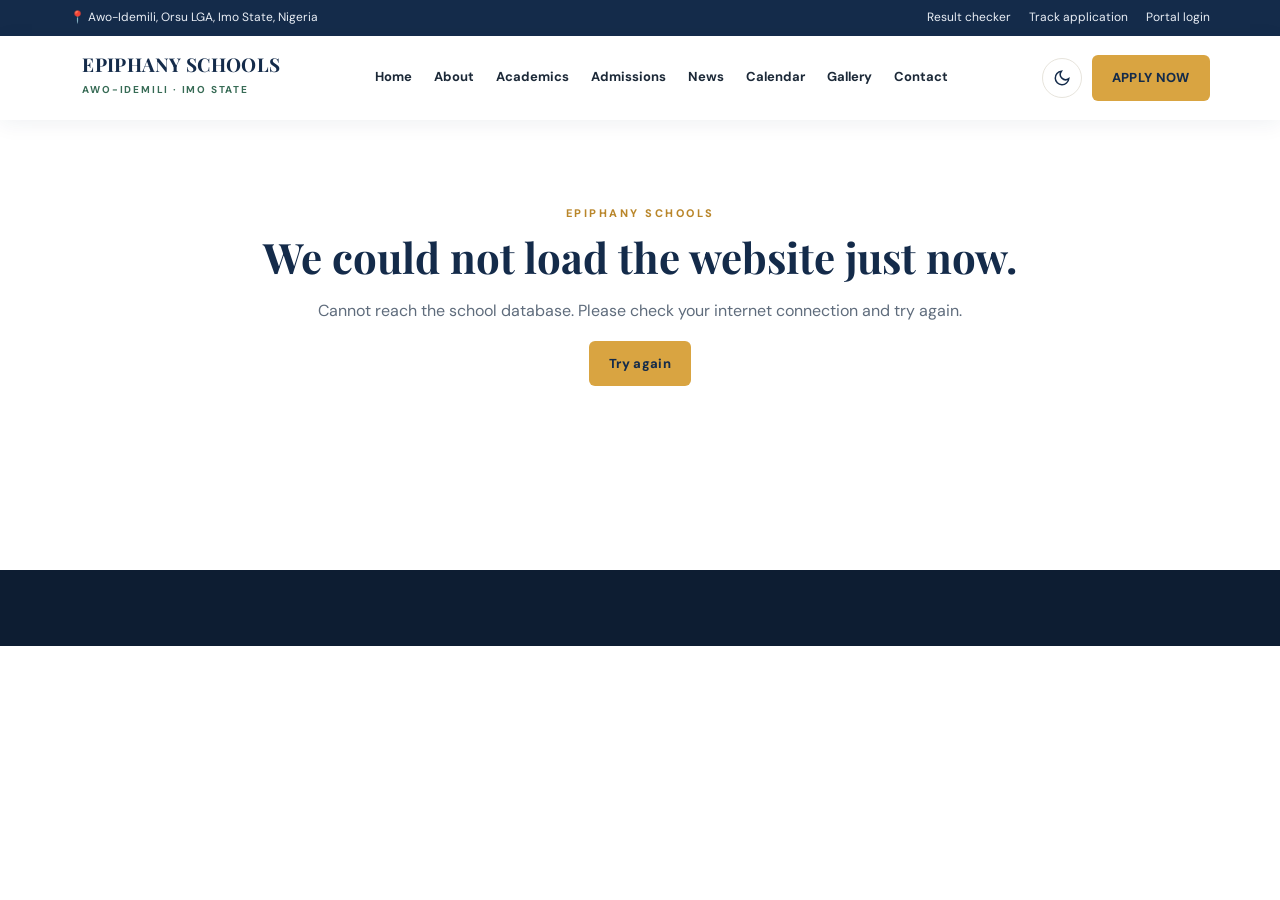
==== commit 10d70995: "Connect the website and portal to a Supabase database - Data lives in a `records` table with row-lev" ====
--- a/index.html
+++ b/index.html
@@ -38,6 +38,9 @@
 <button class="to-top" id="to-top" aria-label="Back to top">↑</button>
 <noscript><p style="padding:40px;text-align:center">Please enable JavaScript to use the Epiphany Schools website.</p></noscript>
 <script src="assets/js/data.js"></script>
+<script src="assets/vendor/supabase-2.45.4.min.js"></script>
+<script src="assets/js/config.js"></script>
+<script src="assets/js/cloud.js"></script>
 <script src="assets/js/ui.js"></script>
 <script src="assets/js/site.js"></script>
 </body>
